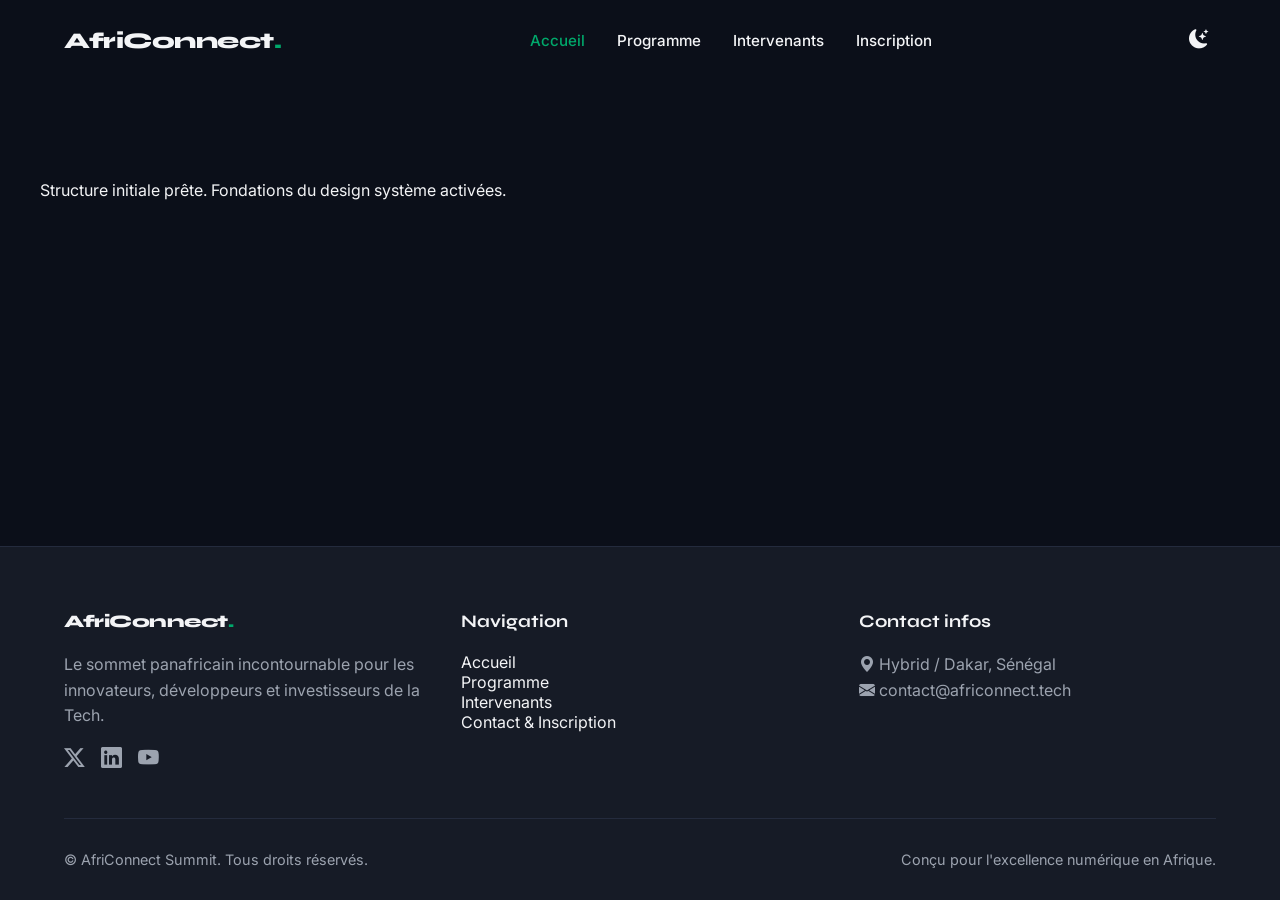
==== index.html @ d7d1c732 "Initialisation de l'arborescence et création des fichiers" ====
<!DOCTYPE html>
<html lang="fr" data-theme="dark">
<head>
    <meta charset="UTF-8">
    <meta name="viewport" content="width=device-width, initial-scale=1.0">
    <title>AfriConnect Summit 2026 | Accueil</title>
    
    <link rel="preconnect" href="https://fonts.googleapis.com">
    <link rel="preconnect" href="https://fonts.gstatic.com" crossorigin>
    <link href="https://fonts.googleapis.com/css2?family=Inter:wght@400;500;600&family=Syne:wght@700;800&display=swap" rel="stylesheet">
    
    <link rel="stylesheet" href="https://cdn.jsdelivr.net/npm/bootstrap-icons@1.11.3/font/bootstrap-icons.min.css">
    
    <link rel="stylesheet" href="css/style.css">
</head>
<body>

    <header class="header-global">
        <div class="container nav-global">
            <a href="index.html" class="nav-logo" aria-label="AfriConnect Home">
                AfriConnect<span>.</span>
            </a>
            
            <nav class="nav-links" aria-label="Navigation principale">
                <a href="index.html" class="nav-item active">Accueil</a>
                <a href="programme.html" class="nav-item">Programme</a>
                <a href="intervenants.html" class="nav-item">Intervenants</a>
                <a href="contact.html" class="nav-item">Inscription</a>
            </nav>
            
            <div class="nav-actions">
                <button class="theme-toggle" id="theme-toggle" aria-label="Changer de thème">
                    <i class="bi bi-moon-stars-fill"></i>
                </button>
                <button class="menu-burger" id="menu-burger" aria-label="Ouvrir le menu mobile">
                    <i class="bi bi-list"></i>
                </button>
            </div>
        </div>
    </header>

    <main id="main-content">
        <section class="container" style="padding: 100px 0;">
            <p>Structure initiale prête. Fondations du design système activées.</p>
        </section>
    </main>

    <footer class="footer-global">
        <div class="container">
            <div class="footer-grid">
                <div class="footer-col">
                    <h4 class="nav-logo">AfriConnect<span>.</span></h4>
                    <p>Le sommet panafricain incontournable pour les innovateurs, développeurs et investisseurs de la Tech.</p>
                    <div class="footer-socials">
                        <a href="#" aria-label="Twitter X"><i class="bi bi-twitter-x"></i></a>
                        <a href="#" aria-label="LinkedIn"><i class="bi bi-linkedin"></i></a>
                        <a href="#" aria-label="YouTube"><i class="bi bi-youtube"></i></a>
                    </div>
                </div>
                <div class="footer-col">
                    <h4>Navigation</h4>
                    <ul class="footer-links">
                        <li><a href="index.html">Accueil</a></li>
                        <li><a href="programme.html">Programme</a></li>
                        <li><a href="intervenants.html">Intervenants</a></li>
                        <li><a href="contact.html">Contact & Inscription</a></li>
                    </ul>
                </div>
                <div class="footer-col">
                    <h4>Contact infos</h4>
                    <p><i class="bi bi-geo-alt-fill"></i> Hybrid / Dakar, Sénégal</p>
                    <p><i class="bi bi-envelope-fill"></i> contact@africonnect.tech</p>
                </div>
            </div>
            
            <div class="footer-bottom">
                <p>&copy; <span id="footer-year"></span> AfriConnect Summit. Tous droits réservés.</p>
                <p>Conçu pour l'excellence numérique en Afrique.</p>
            </div>
        </div>
    </footer>

    <script src="js/main.js"></script>
</body>
</html>
---- css/style.css ----
/* ==========================================================================
   VARIABLES & DESIGN SYSTEM (2026 Standards)
   ========================================================================== */
:root {
    /* Fonts */
    --font-title: 'Syne', sans-serif;
    --font-body: 'Inter', sans-serif;

    /* Palette - Light Mode (Default) */
    --bg-primary: #ffffff;
    --bg-secondary: #f8f9fa;
    --text-primary: #111111;
    --text-secondary: #555555;
    --accent: #00A86B;         /* Vert Émeraude Panafricain moderne */
    --accent-secondary: #FF6F61; /* Orange Terre Cuite vibrant */
    --border-color: #e5e7eb;
    
    /* Layout & Utilities */
    --max-width: 1200px;
    --radius-sm: 8px;
    --radius-md: 16px;
    --transition-smooth: all 0.4s cubic-bezier(0.16, 1, 0.3, 1);
    --navbar-height: 80px;
}

/* Dark Mode Overrides */
[data-theme="dark"] {
    --bg-primary: #0b0f19;
    --bg-secondary: #161b26;
    --text-primary: #f3f4f6;
    --text-secondary: #9ca3af;
    --border-color: #242b3d;
}

/* ==========================================================================
   RESET & BASE STYLES
   ========================================================================== */
*, *::before, *::after {
    box-sizing: border-box;
    margin: 0;
    padding: 0;
}

html {
    scroll-behavior: smooth;
    font-family: var(--font-body);
    background-color: var(--bg-primary);
    color: var(--text-primary);
    transition: var(--transition-smooth);
}

body {
    min-height: 100vh;
    display: flex;
    flex-direction: column;
}

main {
    flex: 1;
    margin-top: var(--navbar-height);
}

a {
    text-decoration: none;
    color: inherit;
    transition: var(--transition-smooth);
}

ul {
    list-style: none;
}

img {
    max-width: 100%;
    display: block;
}

/* ==========================================================================
   COMMON LAYOUT: NAVBAR & FOOTER (Flexbox Usage 1 & 2)
   ========================================================================== */
.container {
    width: 100%;
    max-width: var(--max-width);
    margin: 0 auto;
    padding: 0 24px;
}

/* Header & Navbar */
.header-global {
    position: fixed;
    top: 0;
    left: 0;
    width: 100%;
    height: var(--navbar-height);
    background-color: transparent;
    z-index: 1000;
    display: flex;
    align-items: center;
    transition: var(--transition-smooth);
}

.nav-global {
    width: 100%;
    display: flex; /* Usage Flexbox 1 */
    justify-content: space-between;
    align-items: center;
}

.nav-logo {
    font-family: var(--font-title);
    font-weight: 800;
    font-size: 1.4rem;
    letter-spacing: -0.5px;
}

.nav-logo span {
    color: var(--accent);
}

.nav-links {
    display: flex;
    gap: 32px;
    align-items: center;
}

.nav-item {
    font-weight: 500;
    font-size: 0.95rem;
    position: relative;
}

.nav-item.active, .nav-item:hover {
    color: var(--accent);
}

/* Actions: DarkMode & Menu Hamburger */
.nav-actions {
    display: flex;
    align-items: center;
    gap: 16px;
}

.theme-toggle {
    background: none;
    border: none;
    color: var(--text-primary);
    font-size: 1.2rem;
    cursor: pointer;
    padding: 8px;
    transition: var(--transition-smooth);
}

.menu-burger {
    display: none; /* Masqué sur Desktop */
    background: none;
    border: none;
    color: var(--text-primary);
    font-size: 1.5rem;
    cursor: pointer;
}

/* Footer Global */
.footer-global {
    background-color: var(--bg-secondary);
    border-top: 1px solid var(--border-color);
    padding: 64px 0 32px 0;
    margin-top: auto;
}

.footer-grid {
    display: flex; /* Usage Flexbox 2 */
    justify-content: space-between;
    flex-wrap: wrap;
    gap: 40px;
    margin-bottom: 48px;
}

.footer-col {
    flex: 1;
    min-width: 250px;
}

.footer-col h4 {
    font-family: var(--font-title);
    font-size: 1.1rem;
    margin-bottom: 20px;
}

.footer-col p {
    color: var(--text-secondary);
    line-height: 1.6;
}

.footer-links display: flex {
    display: flex;
    flex-direction: column;
    gap: 12px;
}

.footer-socials {
    display: flex;
    gap: 16px;
    margin-top: 16px;
}

.footer-socials a {
    font-size: 1.3rem;
    color: var(--text-secondary);
}

.footer-socials a:hover {
    color: var(--accent);
}

.footer-bottom {
    border-top: 1px solid var(--border-color);
    padding-top: 32px;
    display: flex; /* Usage Flexbox 3 */
    justify-content: space-between;
    align-items: center;
    flex-wrap: wrap;
    gap: 16px;
    color: var(--text-secondary);
    font-size: 0.9rem;
}

/* Responsive de base (Mobile First principal) */
@media (max-width: 768px) {
    .nav-links {
        display: none; /* Géré au Commit 2 en JS */
    }
    .menu-burger {
        display: block;
    }
}
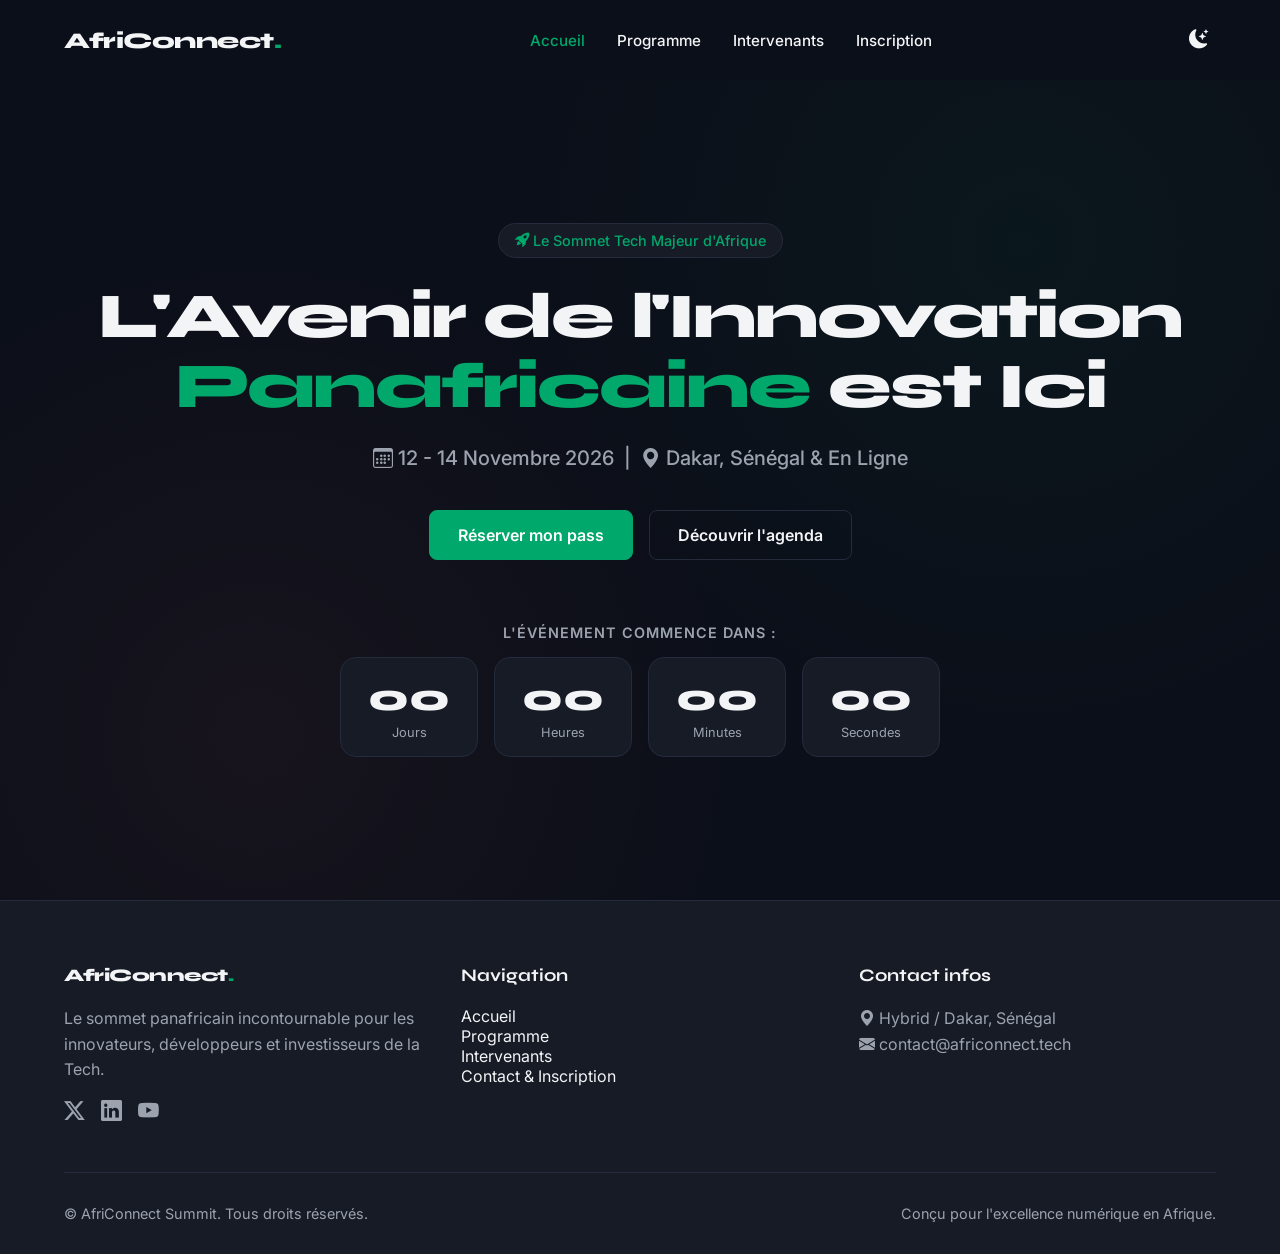
==== commit 1bca18e4: "feat: commit 3 - implémentation d'une section hero plein écran avec animations CSS en cascade et com" ====
--- a/index.html
+++ b/index.html
@@ -40,9 +40,53 @@
     </header>
 
     <main id="main-content">
-        <section class="container" style="padding: 100px 0;">
-            <p>Structure initiale prête. Fondations du design système activées.</p>
+        
+        <section class="hero-section">
+            <div class="container hero-container">
+                
+                <div class="hero-badge animate-fade-in">
+                    <i class="bi bi-rocket-takeoff-fill"></i> Le Sommet Tech Majeur d'Afrique
+                </div>
+                
+                <h1 class="hero-title animate-fade-in">
+                    L'Avenir de l'Innovation <br><span>Panafricaine</span> est Ici
+                </h1>
+                
+                <p class="hero-subtitle animate-fade-in">
+                    <i class="bi bi-calendar3"></i> 12 - 14 Novembre 2026 &nbsp;|&nbsp; 
+                    <i class="bi bi-geo-alt-fill"></i> Dakar, Sénégal & En Ligne
+                </p>
+
+                <div class="hero-actions animate-fade-in">
+                    <a href="contact.html" class="btn btn-primary">Réserver mon pass</a>
+                    <a href="programme.html" class="btn btn-secondary">Découvrir l'agenda</a>
+                </div>
+
+                <div class="countdown-wrapper animate-fade-in">
+                    <p class="countdown-title">L'événement commence dans :</p>
+                    <div id="countdown" class="countdown-grid">
+                        <div class="countdown-box">
+                            <span id="days">00</span>
+                            <label>Jours</label>
+                        </div>
+                        <div class="countdown-box">
+                            <span id="hours">00</span>
+                            <label>Heures</label>
+                        </div>
+                        <div class="countdown-box">
+                            <span id="minutes">00</span>
+                            <label>Minutes</label>
+                        </div>
+                        <div class="countdown-box">
+                            <span id="seconds">00</span>
+                            <label>Secondes</label>
+                        </div>
+                    </div>
+                </div>
+
+            </div>
         </section>
+
     </main>
 
     <footer class="footer-global">
--- a/css/style.css
+++ b/css/style.css
@@ -232,4 +232,223 @@
     .menu-burger {
         display: block;
     }
+}
+/* ==========================================================================
+   INTERACTIONS NAVBAR DYNAMIQUES (Commit 2 Additions)
+   ========================================================================== */
+
+/* État de la navbar après 80px de scroll (Effet Glassmorphism 2026) */
+.header-global.scrolled {
+    background-color: rgba(255, 255, 255, 0.75);
+    backdrop-filter: blur(16px);
+    -webkit-backdrop-filter: blur(16px);
+    box-shadow: 0 4px 30px rgba(0, 0, 0, 0.03);
+    border-bottom: 1px solid rgba(0, 0, 0, 0.05);
+}
+
+[data-theme="dark"] .header-global.scrolled {
+    background-color: rgba(11, 15, 25, 0.75);
+    box-shadow: 0 4px 30px rgba(0, 0, 0, 0.2);
+    border-bottom: 1px solid rgba(255, 255, 255, 0.05);
+}
+
+/* Modification responsive pour le menu mobile actif */
+@media (max-width: 768px) {
+    .nav-links {
+        display: flex;
+        flex-direction: column;
+        position: fixed;
+        top: var(--navbar-height);
+        left: -100%; /* Caché par défaut à gauche */
+        width: 100%;
+        height: calc(100vh - var(--navbar-height));
+        background-color: var(--bg-primary);
+        padding: 40px 24px;
+        gap: 24px;
+        align-items: flex-start;
+        transition: var(--transition-smooth);
+        border-top: 1px solid var(--border-color);
+        z-index: 999;
+    }
+
+    /* Classe injectée par le JS pour ouvrir le menu */
+    .nav-links.mobile-active {
+        left: 0;
+    }
+
+    .nav-item {
+        font-size: 1.5rem; /* Plus grand sur mobile pour l'accessibilité tactile */
+        width: 100%;
+    }
+}
+/* ==========================================================================
+   SECTION HERO & BOUTONS (Commit 3)
+   ========================================================================== */
+.hero-section {
+    min-height: calc(100vh - var(--navbar-height));
+    display: flex;
+    align-items: center;
+    justify-content: center;
+    padding: 80px 0;
+    position: relative;
+    overflow: hidden;
+    background: radial-gradient(circle at 80% 20%, rgba(0, 168, 107, 0.05), transparent 40%),
+                radial-gradient(circle at 20% 80%, rgba(255, 111, 97, 0.05), transparent 40%);
+}
+
+.hero-container {
+    display: flex;
+    flex-direction: column;
+    align-items: center;
+    text-align: center;
+}
+
+/* Badge Contextuel */
+.hero-badge {
+    background-color: var(--bg-secondary);
+    border: 1px solid var(--border-color);
+    padding: 8px 16px;
+    border-radius: 100px;
+    font-size: 0.9rem;
+    font-weight: 500;
+    margin-bottom: 24px;
+    color: var(--accent);
+}
+
+/* Titre Expressif (Style 2026) */
+.hero-title {
+    font-family: var(--font-title);
+    font-size: clamp(2.5rem, 5vw, 4.5rem);
+    font-weight: 800;
+    line-height: 1.1;
+    letter-spacing: -2px;
+    margin-bottom: 24px;
+}
+
+.hero-title span {
+    color: var(--accent);
+    position: relative;
+}
+
+.hero-subtitle {
+    font-size: clamp(1rem, 2vw, 1.25rem);
+    color: var(--text-secondary);
+    margin-bottom: 40px;
+    font-weight: 500;
+}
+
+/* Boutons de Style Moderne */
+.hero-actions {
+    display: flex;
+    gap: 16px;
+    margin-bottom: 64px;
+    flex-wrap: wrap;
+    justify-content: center;
+}
+
+.btn {
+    display: inline-block;
+    padding: 14px 28px;
+    font-weight: 600;
+    font-size: 1rem;
+    border-radius: var(--radius-sm);
+    transition: var(--transition-smooth);
+    cursor: pointer;
+}
+
+.btn-primary {
+    background-color: var(--accent);
+    color: #ffffff;
+    border: 1px solid var(--accent);
+}
+
+.btn-primary:hover {
+    background-color: transparent;
+    color: var(--accent);
+    transform: translateY(-3px);
+}
+
+.btn-secondary {
+    background-color: transparent;
+    color: var(--text-primary);
+    border: 1px solid var(--border-color);
+}
+
+.btn-secondary:hover {
+    background-color: var(--bg-secondary);
+    transform: translateY(-3px);
+}
+
+/* Grille du Compte à Rebours */
+.countdown-wrapper {
+    width: 100%;
+    max-width: 600px;
+}
+
+.countdown-title {
+    font-size: 0.9rem;
+    text-transform: uppercase;
+    letter-spacing: 1px;
+    color: var(--text-secondary);
+    margin-bottom: 16px;
+    font-weight: 600;
+}
+
+.countdown-grid {
+    display: grid;
+    grid-template-columns: repeat(4, 1fr); /* Premier usage explicite de CSS Grid */
+    gap: 16px;
+}
+
+.countdown-box {
+    background-color: var(--bg-secondary);
+    border: 1px solid var(--border-color);
+    padding: 16px;
+    border-radius: var(--radius-md);
+    display: flex;
+    flex-direction: column;
+    align-items: center;
+}
+
+.countdown-box span {
+    font-family: var(--font-title);
+    font-size: clamp(1.5rem, 3vw, 2.5rem);
+    font-weight: 800;
+    color: var(--text-primary);
+}
+
+.countdown-box label {
+    font-size: 0.8rem;
+    color: var(--text-secondary);
+    margin-top: 4px;
+}
+
+/* ==========================================================================
+   ANIMATION D'APPARITION CSS (CSS Loading Animation)
+   ========================================================================== */
+.animate-fade-in {
+    opacity: 0;
+    transform: translateY(30px);
+    animation: fadeInUp 1s cubic-bezier(0.16, 1, 0.3, 1) forwards;
+}
+
+/* Décalages d'animation (Delays) pour l'effet fluide cascade */
+.hero-badge { animation-delay: 0.1s; }
+.hero-title { animation-delay: 0.2s; }
+.hero-subtitle { animation-delay: 0.3s; }
+.hero-actions { animation-delay: 0.4s; }
+.countdown-wrapper { animation-delay: 0.5s; }
+
+@keyframes fadeInUp {
+    to {
+        opacity: 1;
+        transform: translateY(0);
+    }
+}
+
+/* Version Tablette / Mobile pour la grille */
+@media (max-width: 480px) {
+    .countdown-grid {
+        grid-template-columns: repeat(2, 1fr);
+    }
 }
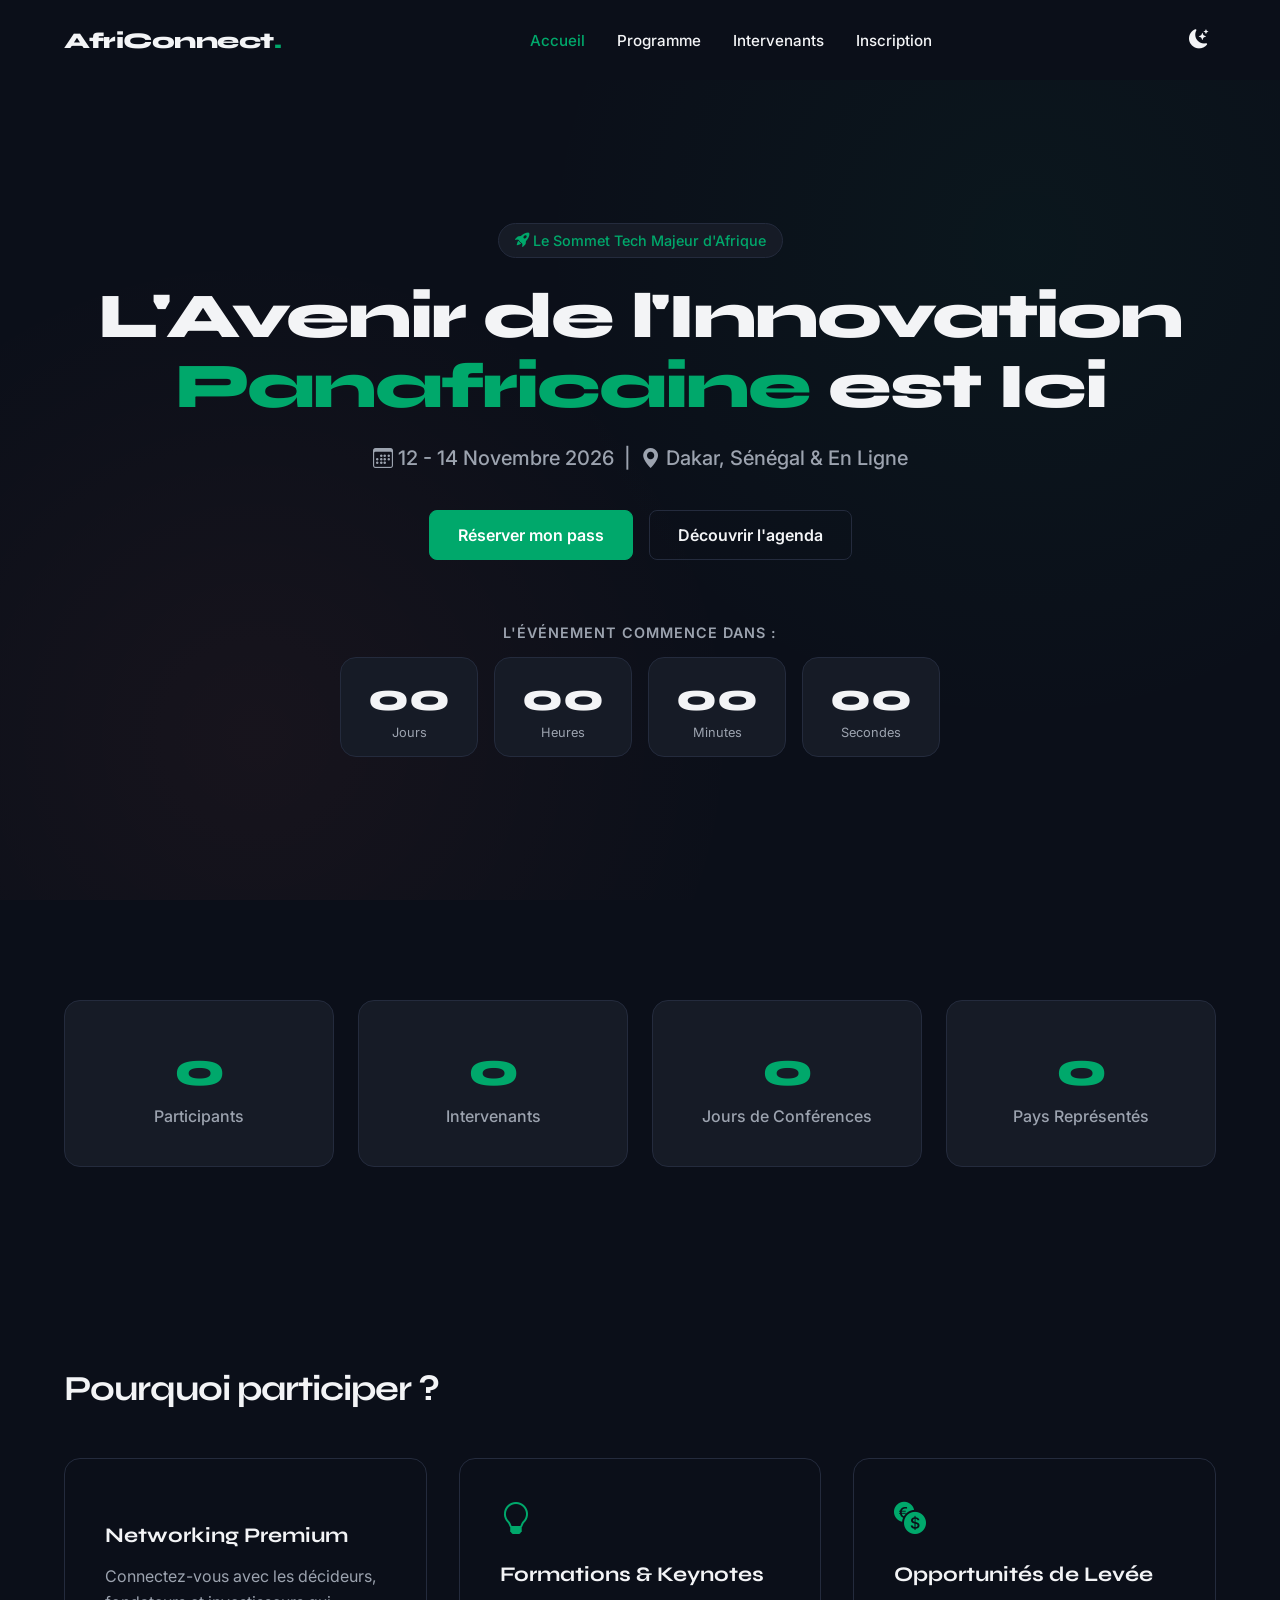
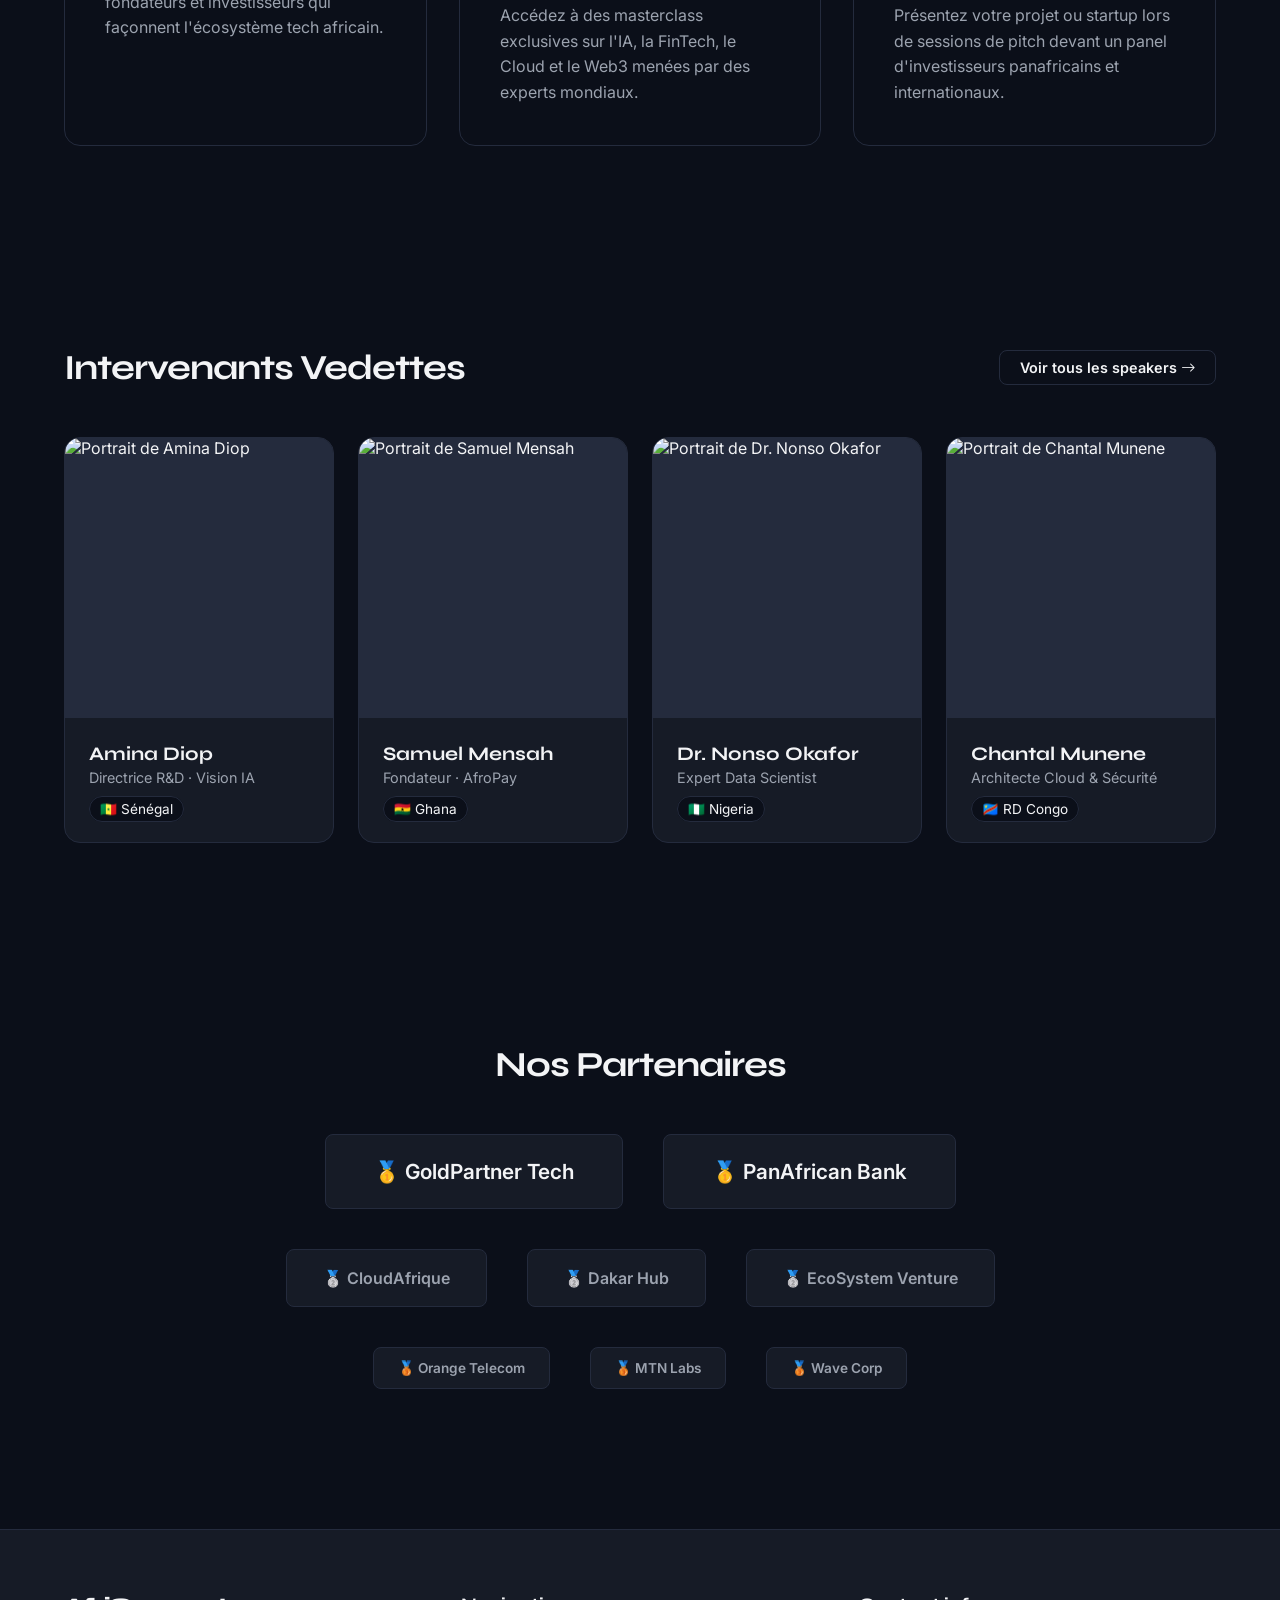
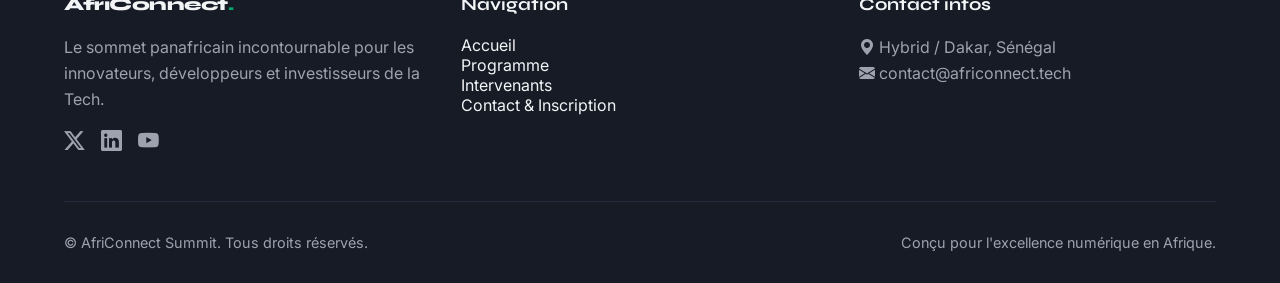
==== commit 86aa86e1: "page d'accueil complète avec animations au défilement, incréments dynamiques du compteur et raccourc" ====
--- a/index.html
+++ b/index.html
@@ -38,6 +38,7 @@
             </div>
         </div>
     </header>
+    
 
     <main id="main-content">
         
@@ -86,6 +87,130 @@
 
             </div>
         </section>
+
+        <section class="stats-section section-reveal">
+            <div class="container">
+                <div class="stats-grid">
+                    <div class="stat-card">
+                        <span class="stat-number" data-target="1200">0</span>
+                        <p class="stat-label">Participants</p>
+                    </div>
+                    <div class="stat-card">
+                        <span class="stat-number" data-target="48">0</span>
+                        <p class="stat-label">Intervenants</p>
+                    </div>
+                    <div class="stat-card">
+                        <span class="stat-number" data-target="3">0</span>
+                        <p class="stat-label">Jours de Conférences</p>
+                    </div>
+                    <div class="stat-card">
+                        <span class="stat-number" data-target="12">0</span>
+                        <p class="stat-label">Pays Représentés</p>
+                    </div>
+                </div>
+            </div>
+        </section>
+
+        <section class="features-section section-reveal">
+            <div class="container">
+                <h2 class="section-title">Pourquoi participer ?</h2>
+                <div class="features-flex">
+                    <div class="feature-card">
+                        <div class="feature-icon"><i class="bi bi-network-5g"></i></div>
+                        <h3>Networking Premium</h3>
+                        <p>Connectez-vous avec les décideurs, fondateurs et investisseurs qui façonnent l'écosystème tech africain.</p>
+                    </div>
+                    <div class="feature-card">
+                        <div class="feature-icon"><i class="bi bi-lightbulb"></i></div>
+                        <h3>Formations & Keynotes</h3>
+                        <p>Accédez à des masterclass exclusives sur l'IA, la FinTech, le Cloud et le Web3 menées par des experts mondiaux.</p>
+                    </div>
+                    <div class="feature-card">
+                        <div class="feature-icon"><i class="bi bi-currency-exchange"></i></div>
+                        <h3>Opportunités de Levée</h3>
+                        <p>Présentez votre projet ou startup lors de sessions de pitch devant un panel d'investisseurs panafricains et internationaux.</p>
+                    </div>
+                </div>
+            </div>
+        </section>
+
+        <section class="speakers-preview section-reveal">
+            <div class="container">
+                <div class="section-header-flex">
+                    <h2 class="section-title">Intervenants Vedettes</h2>
+                    <a href="intervenants.html" class="btn btn-secondary btn-sm">Voir tous les speakers <i class="bi bi-arrow-right"></i></a>
+                </div>
+                <div class="speakers-grid">
+                    <article class="speaker-card">
+                        <div class="speaker-img-wrapper">
+                            <img src="https://images.unsplash.com/photo-1573496359142-b8d87734a5a2?q=80&w=400&auto=format&fit=crop" alt="Portrait de Amina Diop">
+                        </div>
+                        <div class="speaker-info">
+                            <h3>Amina Diop</h3>
+                            <p class="speaker-role">Directrice R&D · Vision IA</p>
+                            <span class="speaker-country">🇸🇳 Sénégal</span>
+                        </div>
+                    </article>
+                    <article class="speaker-card">
+                        <div class="speaker-img-wrapper">
+                            <img src="https://images.unsplash.com/photo-1560250097-0b93528c311a?q=80&w=400&auto=format&fit=crop" alt="Portrait de Samuel Mensah">
+                        </div>
+                        <div class="speaker-info">
+                            <h3>Samuel Mensah</h3>
+                            <p class="speaker-role">Fondateur · AfroPay</p>
+                            <span class="speaker-country">🇬🇭 Ghana</span>
+                        </div>
+                    </article>
+                    <article class="speaker-card">
+                        <div class="speaker-img-wrapper">
+                            <img src="https://images.unsplash.com/photo-1580489944761-15a19d654956?q=80&w=400&auto=format&fit=crop" alt="Portrait de Dr. Nonso Okafor">
+                        </div>
+                        <div class="speaker-info">
+                            <h3>Dr. Nonso Okafor</h3>
+                            <p class="speaker-role">Expert Data Scientist</p>
+                            <span class="speaker-country">🇳🇬 Nigeria</span>
+                        </div>
+                    </article>
+                    <article class="speaker-card">
+                        <div class="speaker-img-wrapper">
+                            <img src="https://images.unsplash.com/photo-1534528741775-53994a69daeb?q=80&w=400&auto=format&fit=crop" alt="Portrait de Chantal Munene">
+                        </div>
+                        <div class="speaker-info">
+                            <h3>Chantal Munene</h3>
+                            <p class="speaker-role">Architecte Cloud & Sécurité</p>
+                            <span class="speaker-country">🇨🇩 RD Congo</span>
+                        </div>
+                    </article>
+                </div>
+            </div>
+        </section>
+
+        <section class="sponsors-section section-reveal">
+            <div class="container text-center">
+                <h2 class="section-title">Nos Partenaires</h2>
+                
+                <div class="sponsors-tier tier-gold">
+                    <div class="sponsor-logo">🥇 GoldPartner Tech</div>
+                    <div class="sponsor-logo">🥇 PanAfrican Bank</div>
+                </div>
+                
+                <div class="sponsors-tier tier-silver">
+                    <div class="sponsor-logo">🥈 CloudAfrique</div>
+                    <div class="sponsor-logo">🥈 Dakar Hub</div>
+                    <div class="sponsor-logo">🥈 EcoSystem Venture</div>
+                </div>
+                
+                <div class="sponsors-tier tier-bronze">
+                    <div class="sponsor-logo">🥉 Orange Telecom</div>
+                    <div class="sponsor-logo">🥉 MTN Labs</div>
+                    <div class="sponsor-logo">🥉 Wave Corp</div>
+                </div>
+            </div>
+        </section>
+
+        <button id="back-to-top" class="back-to-top" aria-label="Retourner en haut de la page">
+            <i class="bi bi-arrow-up-short"></i>
+        </button>
 
     </main>
 
--- a/css/style.css
+++ b/css/style.css
@@ -451,4 +451,229 @@
     .countdown-grid {
         grid-template-columns: repeat(2, 1fr);
     }
+}
+/* ==========================================================================
+   CONSTRUCTION DES SECTIONS DE L'ACCUEIL (Commit 4)
+   ========================================================================== */
+.section-reveal {
+    padding: 100px 0;
+    opacity: 1;
+    transform: translateY(0);
+    transition: opacity 0.8s cubic-bezier(0.16, 1, 0.3, 1), transform 0.8s cubic-bezier(0.16, 1, 0.3, 1);
+}
+
+/* Classe injectée par JavaScript quand l'élément entre à l'écran */
+.section-reveal.visible {
+    opacity: 1;
+    transform: translateY(0);
+}
+
+.section-title {
+    font-family: var(--font-title);
+    font-size: 2.2rem;
+    margin-bottom: 48px;
+    letter-spacing: -1px;
+}
+
+.text-center { text-align: center; }
+
+/* 1. Chiffres Clés - Usage CSS Grid (2) */
+.stats-grid {
+    display: grid;
+    grid-template-columns: repeat(4, 1fr);
+    gap: 24px;
+}
+
+.stat-card {
+    background-color: var(--bg-secondary);
+    border: 1px solid var(--border-color);
+    padding: 40px 24px;
+    border-radius: var(--radius-md);
+    text-align: center;
+}
+
+.stat-number {
+    font-family: var(--font-title);
+    font-size: 3rem;
+    font-weight: 800;
+    color: var(--accent);
+    display: block;
+    margin-bottom: 8px;
+}
+
+.stat-label {
+    color: var(--text-secondary);
+    font-weight: 500;
+}
+
+/* 2. Pourquoi Participer - Usage Flexbox (4) */
+.features-flex {
+    display: flex;
+    gap: 32px;
+}
+
+.feature-card {
+    flex: 1;
+    background-color: var(--bg-primary);
+    border: 1px solid var(--border-color);
+    padding: 40px;
+    border-radius: var(--radius-md);
+    transition: var(--transition-smooth);
+}
+
+.feature-card:hover {
+    border-color: var(--accent);
+    transform: translateY(-5px);
+}
+
+.feature-icon {
+    font-size: 2rem;
+    color: var(--accent);
+    margin-bottom: 24px;
+}
+
+.feature-card h3 {
+    font-family: var(--font-title);
+    margin-bottom: 16px;
+    font-size: 1.3rem;
+}
+
+.feature-card p {
+    color: var(--text-secondary);
+    line-height: 1.6;
+}
+
+/* 3. Intervenants Vedettes - Usage CSS Grid (3) */
+.section-header-flex {
+    display: flex;
+    justify-content: space-between;
+    align-items: center;
+    margin-bottom: 48px;
+}
+
+.section-header-flex .section-title { margin-bottom: 0; }
+.btn-sm { padding: 8px 20px; font-size: 0.9rem; }
+
+.speakers-grid {
+    display: grid;
+    grid-template-columns: repeat(4, 1fr);
+    gap: 24px;
+}
+
+.speaker-card {
+    background-color: var(--bg-secondary);
+    border: 1px solid var(--border-color);
+    border-radius: var(--radius-md);
+    overflow: hidden;
+    transition: var(--transition-smooth);
+}
+
+.speaker-card:hover {
+    transform: translateY(-8px);
+    box-shadow: 0 12px 40px rgba(0,0,0,0.05);
+    border-color: var(--accent);
+}
+
+.speaker-img-wrapper {
+    width: 100%;
+    height: 280px;
+    overflow: hidden;
+    background-color: var(--border-color);
+}
+
+.speaker-img-wrapper img {
+    width: 100%;
+    height: 100%;
+    object-fit: cover;
+    transition: var(--transition-smooth);
+}
+
+.speaker-card:hover .speaker-img-wrapper img {
+    transform: scale(1.05);
+}
+
+.speaker-info {
+    padding: 24px;
+}
+
+.speaker-info h3 {
+    font-family: var(--font-title);
+    font-size: 1.2rem;
+    margin-bottom: 4px;
+}
+
+.speaker-role {
+    color: var(--text-secondary);
+    font-size: 0.9rem;
+    margin-bottom: 12px;
+}
+
+.speaker-country {
+    font-size: 0.85rem;
+    background-color: var(--bg-primary);
+    padding: 4px 10px;
+    border-radius: 100px;
+    border: 1px solid var(--border-color);
+}
+
+/* 4. Partenaires / Sponsors */
+.sponsors-tier {
+    display: flex;
+    justify-content: center;
+    align-items: center;
+    gap: 40px;
+    margin-bottom: 40px;
+    flex-wrap: wrap;
+}
+
+.sponsor-logo {
+    background-color: var(--bg-secondary);
+    border: 1px solid var(--border-color);
+    border-radius: var(--radius-sm);
+    color: var(--text-secondary);
+    font-weight: 600;
+}
+
+.tier-gold .sponsor-logo { padding: 24px 48px; font-size: 1.3rem; color: var(--text-primary); }
+.tier-silver .sponsor-logo { padding: 18px 36px; font-size: 1rem; }
+.tier-bronze .sponsor-logo { padding: 12px 24px; font-size: 0.85rem; }
+
+/* 5. Bouton Flottant (Back to Top) */
+.back-to-top {
+    position: fixed;
+    bottom: 32px;
+    right: 32px;
+    width: 48px;
+    height: 48px;
+    border-radius: 50%;
+    background-color: var(--accent);
+    color: white;
+    border: none;
+    cursor: pointer;
+    display: flex;
+    align-items: center;
+    justify-content: center;
+    font-size: 1.8rem;
+    opacity: 0;
+    pointer-events: none;
+    transform: translateY(10px);
+    transition: var(--transition-smooth);
+    z-index: 99;
+}
+
+.back-to-top.show {
+    opacity: 1;
+    pointer-events: auto;
+    transform: translateY(0);
+}
+
+/* RESPONSIVE MEDIA QUERIES (Breakpoints) */
+@media (max-width: 1024px) {
+    .stats-grid, .speakers-grid { grid-template-columns: repeat(2, 1fr); }
+    .features-flex { flex-direction: column; }
+}
+
+@media (max-width: 560px) {
+    .stats-grid, .speakers-grid { grid-template-columns: 1fr; }
+    .section-header-flex { flex-direction: column; align-items: flex-start; gap: 16px; }
 }
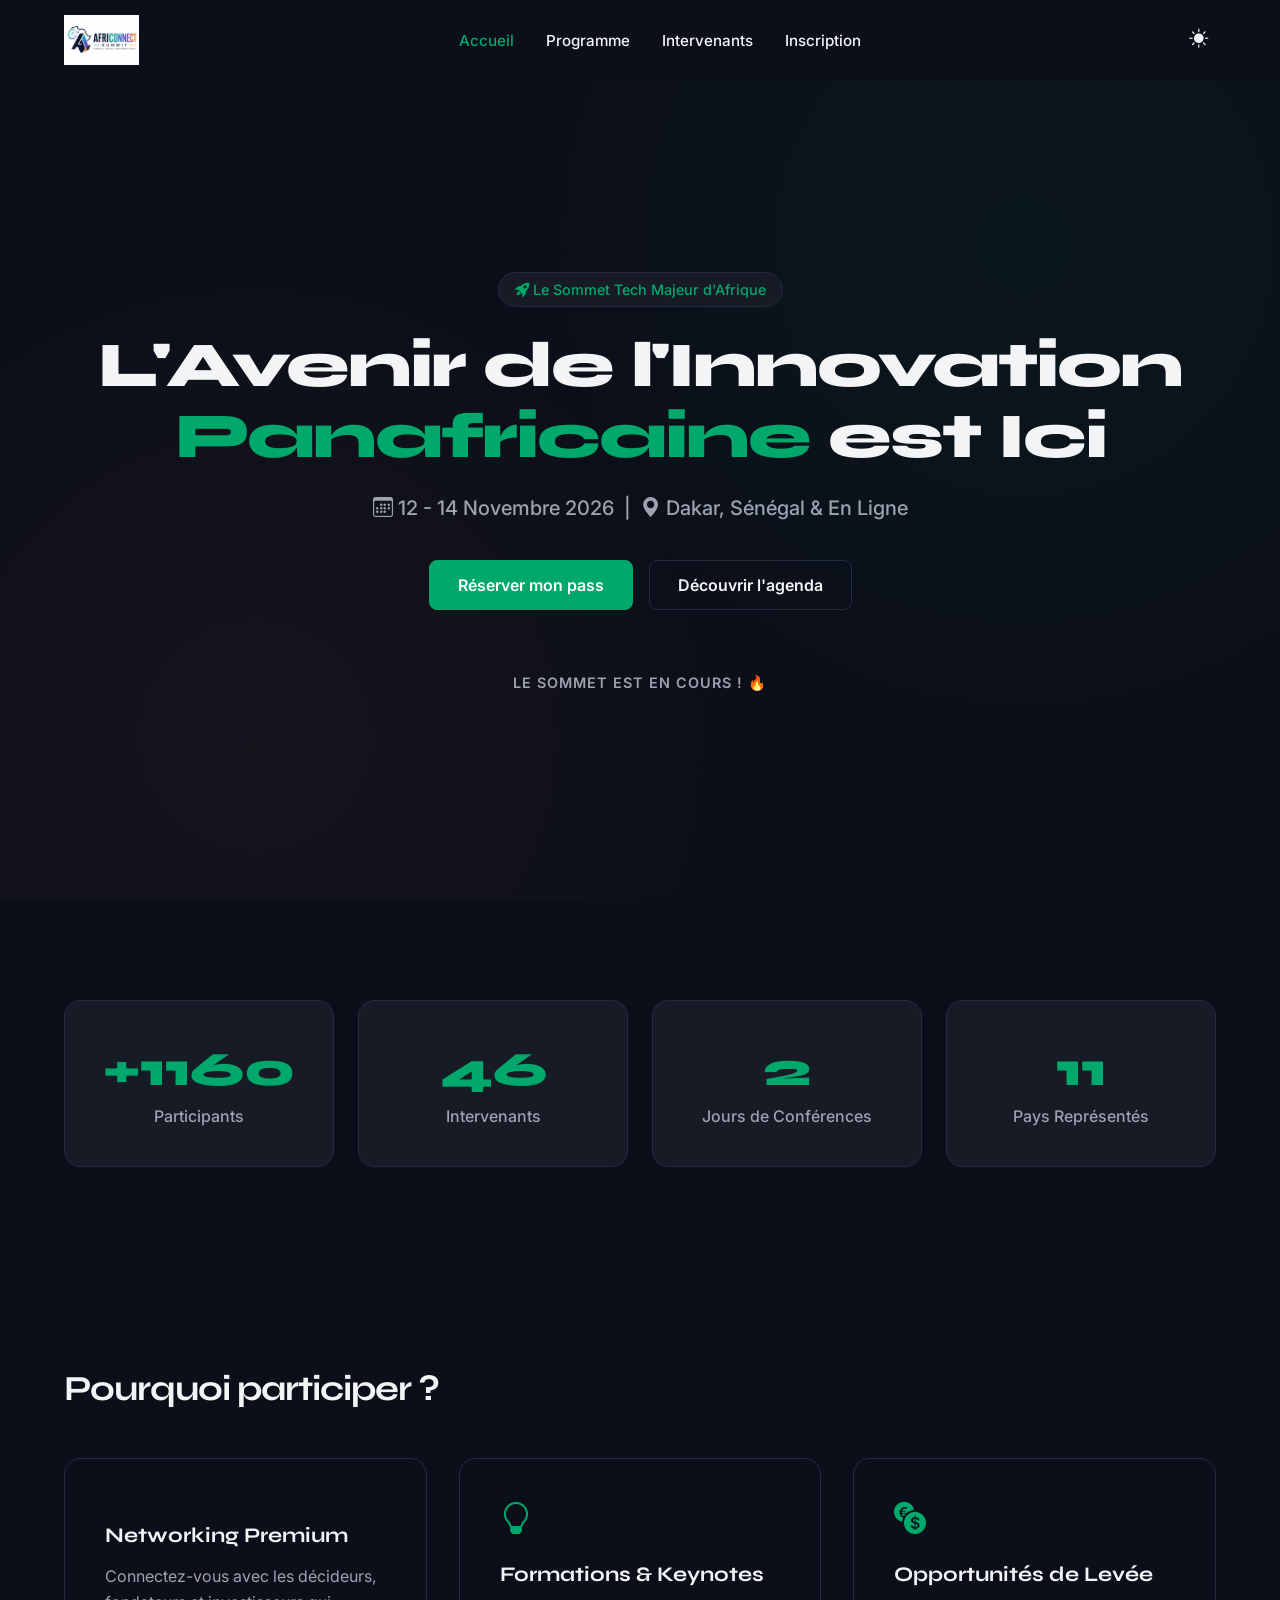
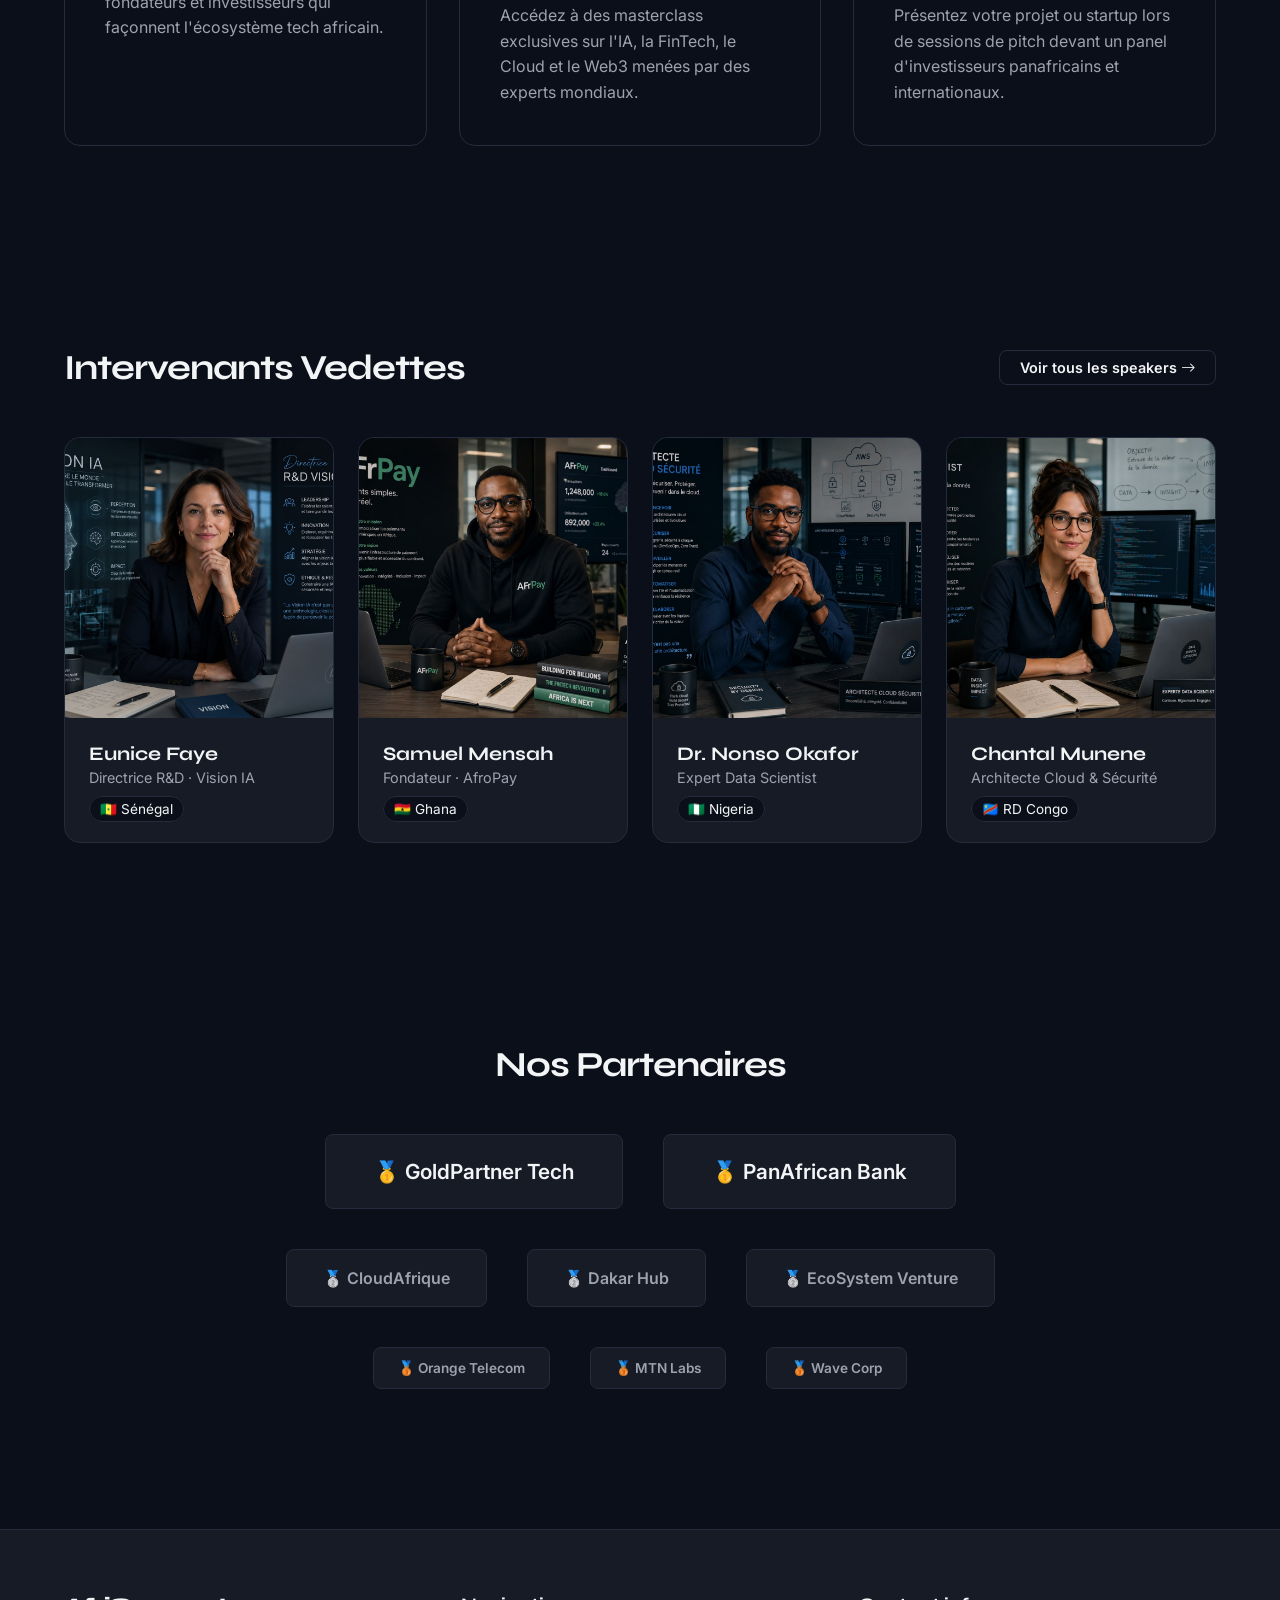
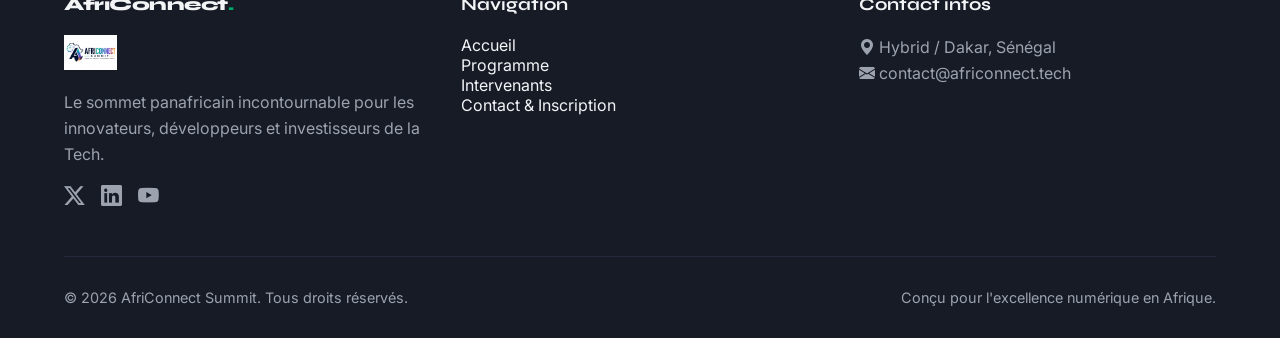
==== commit 1d09165b: "ajout du copyright dynamique, intégration des scripts modulaires et amélioration du responsive" ====
--- a/index.html
+++ b/index.html
@@ -17,9 +17,10 @@
 
     <header class="header-global">
         <div class="container nav-global">
-            <a href="index.html" class="nav-logo" aria-label="AfriConnect Home">
-                AfriConnect<span>.</span>
-            </a>
+    
+<a href="index.html" class="nav-logo" aria-label="AfriConnect Home">
+    <img src="images/logo.jpeg" alt="AfriConnect Summit Logo" style="height: 50px; width: auto;">
+</a>
             
             <nav class="nav-links" aria-label="Navigation principale">
                 <a href="index.html" class="nav-item active">Accueil</a>
@@ -143,17 +144,17 @@
                 <div class="speakers-grid">
                     <article class="speaker-card">
                         <div class="speaker-img-wrapper">
-                            <img src="https://images.unsplash.com/photo-1573496359142-b8d87734a5a2?q=80&w=400&auto=format&fit=crop" alt="Portrait de Amina Diop">
-                        </div>
-                        <div class="speaker-info">
-                            <h3>Amina Diop</h3>
+                            <img src="images/ami.jpeg" alt="Amina Diop">
+                        </div>
+                        <div class="speaker-info">
+                            <h3>Eunice Faye</h3>
                             <p class="speaker-role">Directrice R&D · Vision IA</p>
                             <span class="speaker-country">🇸🇳 Sénégal</span>
                         </div>
                     </article>
                     <article class="speaker-card">
                         <div class="speaker-img-wrapper">
-                            <img src="https://images.unsplash.com/photo-1560250097-0b93528c311a?q=80&w=400&auto=format&fit=crop" alt="Portrait de Samuel Mensah">
+                            <img src="images/sam.jpeg" alt="Samuel Mensah">
                         </div>
                         <div class="speaker-info">
                             <h3>Samuel Mensah</h3>
@@ -163,7 +164,7 @@
                     </article>
                     <article class="speaker-card">
                         <div class="speaker-img-wrapper">
-                            <img src="https://images.unsplash.com/photo-1580489944761-15a19d654956?q=80&w=400&auto=format&fit=crop" alt="Portrait de Dr. Nonso Okafor">
+                            <img src="images/zz.jpeg" alt="Dr. Nonso Okafor">
                         </div>
                         <div class="speaker-info">
                             <h3>Dr. Nonso Okafor</h3>
@@ -173,7 +174,7 @@
                     </article>
                     <article class="speaker-card">
                         <div class="speaker-img-wrapper">
-                            <img src="https://images.unsplash.com/photo-1534528741775-53994a69daeb?q=80&w=400&auto=format&fit=crop" alt="Portrait de Chantal Munene">
+                            <img src="images/chantal.jpeg" alt="Chantal Munene">
                         </div>
                         <div class="speaker-info">
                             <h3>Chantal Munene</h3>
@@ -219,6 +220,8 @@
             <div class="footer-grid">
                 <div class="footer-col">
                     <h4 class="nav-logo">AfriConnect<span>.</span></h4>
+
+<h4 class="nav-logo"><img src="images/logo.jpeg" alt="AfriConnect Summit Logo" style="height: 35px; width: auto;"></h4>
                     <p>Le sommet panafricain incontournable pour les innovateurs, développeurs et investisseurs de la Tech.</p>
                     <div class="footer-socials">
                         <a href="#" aria-label="Twitter X"><i class="bi bi-twitter-x"></i></a>
--- a/css/style.css
+++ b/css/style.css
@@ -22,14 +22,23 @@
     --transition-smooth: all 0.4s cubic-bezier(0.16, 1, 0.3, 1);
     --navbar-height: 80px;
 }
-
-/* Dark Mode Overrides */
+/* ==========================================================================
+   DARK MODE OVERRIDES (Version Prioritaire)
+   ========================================================================== */
+html[data-theme="dark"], 
 [data-theme="dark"] {
-    --bg-primary: #0b0f19;
-    --bg-secondary: #161b26;
-    --text-primary: #f3f4f6;
-    --text-secondary: #9ca3af;
-    --border-color: #242b3d;
+    --bg-primary: #0b0f19 !important;
+    --bg-secondary: #161b26 !important;
+    --text-primary: #f3f4f6 !important;
+    --text-secondary: #9ca3af !important;
+    --border-color: #242b3d !important;
+}
+
+/* Force le rafraîchissement global du fond du corps */
+html, body {
+    background-color: var(--bg-primary);
+    color: var(--text-primary);
+    transition: background-color 0.3s ease, color 0.3s ease;
 }
 
 /* ==========================================================================
@@ -676,4 +685,540 @@
 @media (max-width: 560px) {
     .stats-grid, .speakers-grid { grid-template-columns: 1fr; }
     .section-header-flex { flex-direction: column; align-items: flex-start; gap: 16px; }
+}
+/* ==========================================================================
+   PAGE PROGRAMME - STYLES (Commit 5)
+   ========================================================================== */
+.internal-hero {
+    background-color: var(--bg-secondary);
+    padding: 60px 0;
+    border-bottom: 1px solid var(--border-color);
+    margin-bottom: 60px;
+}
+
+.breadcrumb {
+    font-size: 0.9rem;
+    color: var(--text-secondary);
+    margin-bottom: 16px;
+    display: flex;
+    align-items: center;
+    gap: 8px;
+}
+
+.breadcrumb a:hover { color: var(--accent); }
+.breadcrumb span { color: var(--text-primary); font-weight: 500; }
+
+.internal-title {
+    font-family: var(--font-title);
+    font-size: clamp(2rem, 4vw, 3rem);
+    letter-spacing: -1px;
+    margin-bottom: 12px;
+}
+
+.internal-subtitle {
+    color: var(--text-secondary);
+    max-width: 700px;
+    line-height: 1.6;
+}
+
+/* Onglets (Tabs Layout) */
+.tabs-container {
+    display: flex;
+    gap: 16px;
+    margin-bottom: 40px;
+    border-bottom: 1px solid var(--border-color);
+    padding-bottom: 16px;
+}
+
+.tab-btn {
+    background: none;
+    border: none;
+    padding: 12px 24px;
+    cursor: pointer;
+    text-align: left;
+    border-radius: var(--radius-sm);
+    transition: var(--transition-smooth);
+    display: flex;
+    flex-direction: column;
+}
+
+.tab-btn:hover { background-color: var(--bg-secondary); }
+
+.tab-btn.active {
+    background-color: var(--accent);
+}
+
+.tab-btn.active .tab-day, .tab-btn.active .tab-date {
+    color: #ffffff;
+}
+
+.tab-day {
+    font-family: var(--font-title);
+    font-weight: 800;
+    font-size: 1.2rem;
+    color: var(--text-primary);
+}
+
+.tab-date {
+    font-size: 0.85rem;
+    color: var(--text-secondary);
+    margin-top: 2px;
+}
+
+/* Gestion de l'affichage des panneaux (Tabs Display System) */
+.tab-panel {
+    display: none;
+}
+
+.tab-panel.active {
+    display: block;
+    animation: fadeIn 0.5s ease forwards;
+}
+
+/* Tableaux Stylisés */
+.table-wrapper {
+    overflow-x: auto; /* Empêche la casse sur mobile */
+    border: 1px solid var(--border-color);
+    border-radius: var(--radius-md);
+    background-color: var(--bg-primary);
+}
+
+.schedule-table {
+    width: 100%;
+    border-collapse: collapse;
+    text-align: left;
+    font-size: 0.95rem;
+}
+
+.schedule-table th, .schedule-table td {
+    padding: 20px 24px;
+    border-bottom: 1px solid var(--border-color);
+}
+
+.schedule-table th {
+    background-color: var(--bg-secondary);
+    font-family: var(--font-title);
+    font-weight: 700;
+    color: var(--text-primary);
+}
+
+/* Alternance de couleurs exigée (Zebra Striping) */
+.schedule-table tbody tr:nth-child(even) {
+    background-color: var(--bg-secondary);
+}
+
+.schedule-table tbody tr:last-child td {
+    border-bottom: none;
+}
+
+.time-col {
+    font-weight: 600;
+    color: var(--accent);
+    white-space: nowrap;
+}
+
+.session-title {
+    font-weight: 600;
+    color: var(--text-primary);
+}
+
+.speaker-col {
+    font-weight: 500;
+}
+
+/* Section Thématiques - Usage CSS Grid (4) : Grille 2x2 */
+.topics-grid {
+    display: grid;
+    grid-template-columns: repeat(2, 1fr);
+    gap: 32px;
+}
+
+.topic-item {
+    background-color: var(--bg-secondary);
+    border: 1px solid var(--border-color);
+    padding: 40px;
+    border-radius: var(--radius-md);
+    transition: var(--transition-smooth);
+}
+
+.topic-item:hover {
+    border-color: var(--accent-secondary);
+    transform: scale(1.01);
+}
+
+.topic-icon {
+    font-size: 2rem;
+    color: var(--accent-secondary);
+    margin-bottom: 20px;
+}
+
+.topic-item h3 {
+    font-family: var(--font-title);
+    margin-bottom: 12px;
+}
+
+.topic-item p {
+    color: var(--text-secondary);
+    line-height: 1.6;
+}
+
+/* Responsive local du programme */
+@media (max-width: 768px) {
+    .tabs-container { flex-direction: column; }
+    .topics-grid { grid-template-columns: 1fr; }
+    .schedule-table th, .schedule-table td { padding: 14px 16px; font-size: 0.85rem; }
+}
+/* ==========================================================================
+   PAGE INTERVENANTS - GALERIE & FILTRES (Commit 6)
+   ========================================================================== */
+.filter-section {
+    margin-bottom: 48px;
+}
+
+.filter-wrapper {
+    display: flex;
+    gap: 16px;
+    background-color: var(--bg-secondary);
+    border: 1px solid var(--border-color);
+    padding: 16px;
+    border-radius: var(--radius-md);
+}
+
+.search-box, .select-box {
+    position: relative;
+    display: flex;
+    align-items: center;
+    background-color: var(--bg-primary);
+    border: 1px solid var(--border-color);
+    border-radius: var(--radius-sm);
+    padding: 0 16px;
+}
+
+.search-box { flex: 2; }
+.select-box { flex: 1; }
+
+.search-box i, .select-box i {
+    color: var(--text-secondary);
+    margin-right: 12px;
+}
+
+.search-box input, .select-box select {
+    width: 100%;
+    background: none;
+    border: none;
+    padding: 14px 0;
+    color: var(--text-primary);
+    font-size: 1rem;
+    outline: none;
+}
+
+.select-box select {
+    cursor: pointer;
+    appearance: none; /* Supprime la flèche par défaut */
+}
+
+/* Modifiez cette règle dans votre CSS : */
+.speakers-full-grid {
+    display: grid;
+    /* Force 4 colonnes égales sur grand écran */
+    grid-template-columns: repeat(4, 1fr); 
+    gap: 32px;
+    margin-bottom: 80px;
+}
+
+/* Version responsive pour éviter que les cartes soient trop écrasées sur tablette et mobile */
+@media (max-width: 1024px) {
+    .speakers-full-grid {
+        grid-template-columns: repeat(2, 1fr); /* 2 par ligne sur tablette */
+    }
+}
+
+@media (max-width: 600px) {
+    .speakers-full-grid {
+        grid-template-columns: 1fr; /* 1 seul par ligne sur mobile */
+    }
+}
+
+.speaker-card-full {
+    background-color: var(--bg-secondary);
+    border: 1px solid var(--border-color);
+    border-radius: var(--radius-md);
+    overflow: hidden;
+    display: flex;
+    flex-direction: column;
+    transition: var(--transition-smooth);
+}
+
+.speaker-card-full:hover {
+    transform: translateY(-5px);
+    border-color: var(--accent);
+}
+
+.speaker-profile-img {
+    position: relative;
+    height: 320px;
+    overflow: hidden;
+}
+
+.speaker-profile-img img {
+    width: 100%;
+    height: 100%;
+    object-fit: cover;
+}
+
+.country-badge {
+    position: absolute;
+    bottom: 16px;
+    left: 16px;
+    background-color: rgba(11, 15, 25, 0.85);
+    backdrop-filter: blur(4px);
+    color: #ffffff;
+    padding: 6px 14px;
+    border-radius: 100px;
+    font-size: 0.85rem;
+    font-weight: 500;
+}
+
+.speaker-profile-details {
+    padding: 24px;
+    flex-grow: 1;
+    display: flex;
+    flex-direction: column;
+}
+
+.speaker-profile-details h3 {
+    font-family: var(--font-title);
+    font-size: 1.3rem;
+    margin-bottom: 4px;
+}
+
+.speaker-title-job {
+    color: var(--accent);
+    font-weight: 600;
+    font-size: 0.9rem;
+    margin-bottom: 14px;
+}
+
+.speaker-bio {
+    color: var(--text-secondary);
+    font-size: 0.95rem;
+    line-height: 1.5;
+}
+
+/* Message si aucun résultat */
+.no-results-msg {
+    text-align: center;
+    padding: 40px;
+    color: var(--text-secondary);
+    font-size: 1.1rem;
+    border: 1px dashed var(--border-color);
+    border-radius: var(--radius-md);
+    background-color: var(--bg-secondary);
+}
+
+/* Responsive local */
+@media (max-width: 768px) {
+    .filter-wrapper { flex-direction: column; }
+}
+/* ==========================================================================
+   PAGE CONTACT & FAQ - STYLES (Commit 7)
+   ========================================================================== */
+.contact-grid {
+    display: grid;
+    grid-template-columns: 3fr 2fr;
+    gap: 48px;
+    margin-bottom: 80px;
+}
+
+.contact-form-wrapper, .contact-info-wrapper {
+    background-color: var(--bg-secondary);
+    border: 1px solid var(--border-color);
+    padding: 40px;
+    border-radius: var(--radius-md);
+}
+
+.contact-form-wrapper h2, .contact-info-wrapper h2 {
+    font-family: var(--font-title);
+    margin-bottom: 32px;
+    font-size: 1.6rem;
+}
+
+/* Groupes de formulaires */
+.form-group {
+    margin-bottom: 24px;
+    display: flex;
+    flex-direction: column;
+}
+
+.form-group label {
+    font-weight: 500;
+    margin-bottom: 8px;
+    font-size: 0.95rem;
+}
+
+.required { color: #ef4444; margin-left: 2px; }
+
+.form-group input, .form-group select, .form-group textarea {
+    background-color: var(--bg-primary);
+    border: 1px solid var(--border-color);
+    padding: 14px 16px;
+    border-radius: var(--radius-sm);
+    color: var(--text-primary);
+    font-size: 1rem;
+    outline: none;
+    transition: var(--transition-smooth);
+}
+
+.form-group input:focus, .form-group select:focus, .form-group textarea:focus {
+    border-color: var(--accent);
+}
+
+/* Gestion des erreurs de saisie */
+.form-group.invalid input, .form-group.invalid select, .form-group.invalid textarea {
+    border-color: #ef4444;
+}
+
+.error-msg {
+    color: #ef4444;
+    font-size: 0.85rem;
+    margin-top: 6px;
+    display: none;
+}
+
+.form-group.invalid .error-msg {
+    display: block;
+}
+
+.w-100 { width: 100%; }
+
+/* Cartes d'informations */
+.info-card-list {
+    display: flex;
+    flex-direction: column;
+    gap: 24px;
+}
+
+.info-item-card {
+    display: flex;
+    gap: 20px;
+    background-color: var(--bg-primary);
+    border: 1px solid var(--border-color);
+    padding: 24px;
+    border-radius: var(--radius-sm);
+}
+
+.info-icon {
+    font-size: 1.8rem;
+    color: var(--accent);
+}
+
+.info-text h3 {
+    font-size: 1.05rem;
+    font-weight: 700;
+    margin-bottom: 6px;
+}
+
+.info-text p, .info-text a {
+    color: var(--text-secondary);
+    font-size: 0.95rem;
+    line-height: 1.5;
+}
+
+.info-text a:hover { color: var(--accent); }
+
+/* Statut d'envoi */
+.form-status-box {
+    margin-top: 24px;
+    padding: 16px;
+    border-radius: var(--radius-sm);
+    font-weight: 500;
+    text-align: center;
+}
+.form-status-box.success { background-color: rgba(16, 185, 129, 0.15); color: #10b981; border: 1px solid #10b981; }
+.form-status-box.error { background-color: rgba(239, 68, 68, 0.15); color: #ef4444; border: 1px solid #ef4444; }
+
+/* SYSTEM ACCORDÉON (FAQ) */
+.accordion-container {
+    max-width: 800px;
+    margin: 0 auto 80px auto;
+    display: flex;
+    flex-direction: column;
+    gap: 16px;
+}
+
+.accordion-item {
+    background-color: var(--bg-secondary);
+    border: 1px solid var(--border-color);
+    border-radius: var(--radius-sm);
+    overflow: hidden;
+}
+
+.accordion-header {
+    width: 100%;
+    background: none;
+    border: none;
+    padding: 24px;
+    display: flex;
+    justify-content: space-between;
+    align-items: center;
+    cursor: pointer;
+    color: var(--text-primary);
+    font-family: var(--font-title);
+    font-weight: 700;
+    font-size: 1.1rem;
+    text-align: left;
+}
+
+.accordion-header i {
+    transition: transform 0.3s cubic-bezier(0.16, 1, 0.3, 1);
+    color: var(--accent);
+}
+
+/* Zone d'enroulement animée */
+.accordion-collapse {
+    max-height: 0;
+    overflow: hidden;
+    transition: max-height 0.3s cubic-bezier(0.16, 1, 0.3, 1);
+}
+
+.accordion-body {
+    padding: 0 24px 24px 24px;
+    color: var(--text-secondary);
+    line-height: 1.6;
+    font-size: 0.95rem;
+}
+
+/* États JavaScript */
+.accordion-item.active .accordion-header i {
+    transform: rotate(45deg); /* Le '+' devient un 'x' */
+}
+
+/* Responsive */
+@media (max-width: 992px) {
+    .contact-grid { grid-template-columns: 1fr; }
+}
+.map-container {
+    margin-top: 32px;
+    border-radius: var(--radius-sm);
+    overflow: hidden;
+    border: 1px solid var(--border-color);
+    line-height: 0; /* Supprime un espace blanc technique sous l'iframe */
+}
+
+.map-container iframe {
+    width: 100%;
+    display: block;
+}
+/* Doit être configuré exactement comme ça pour que le calcul JS fonctionne */
+.accordion-collapse {
+    max-height: 0;
+    overflow: hidden;
+    transition: max-height 0.3s cubic-bezier(0.16, 1, 0.3, 1);
+}
+
+.accordion-body {
+    padding: 0 24px 24px 24px;
+    color: var(--text-secondary);
+    line-height: 1.6;
+    font-size: 0.95rem;
 }
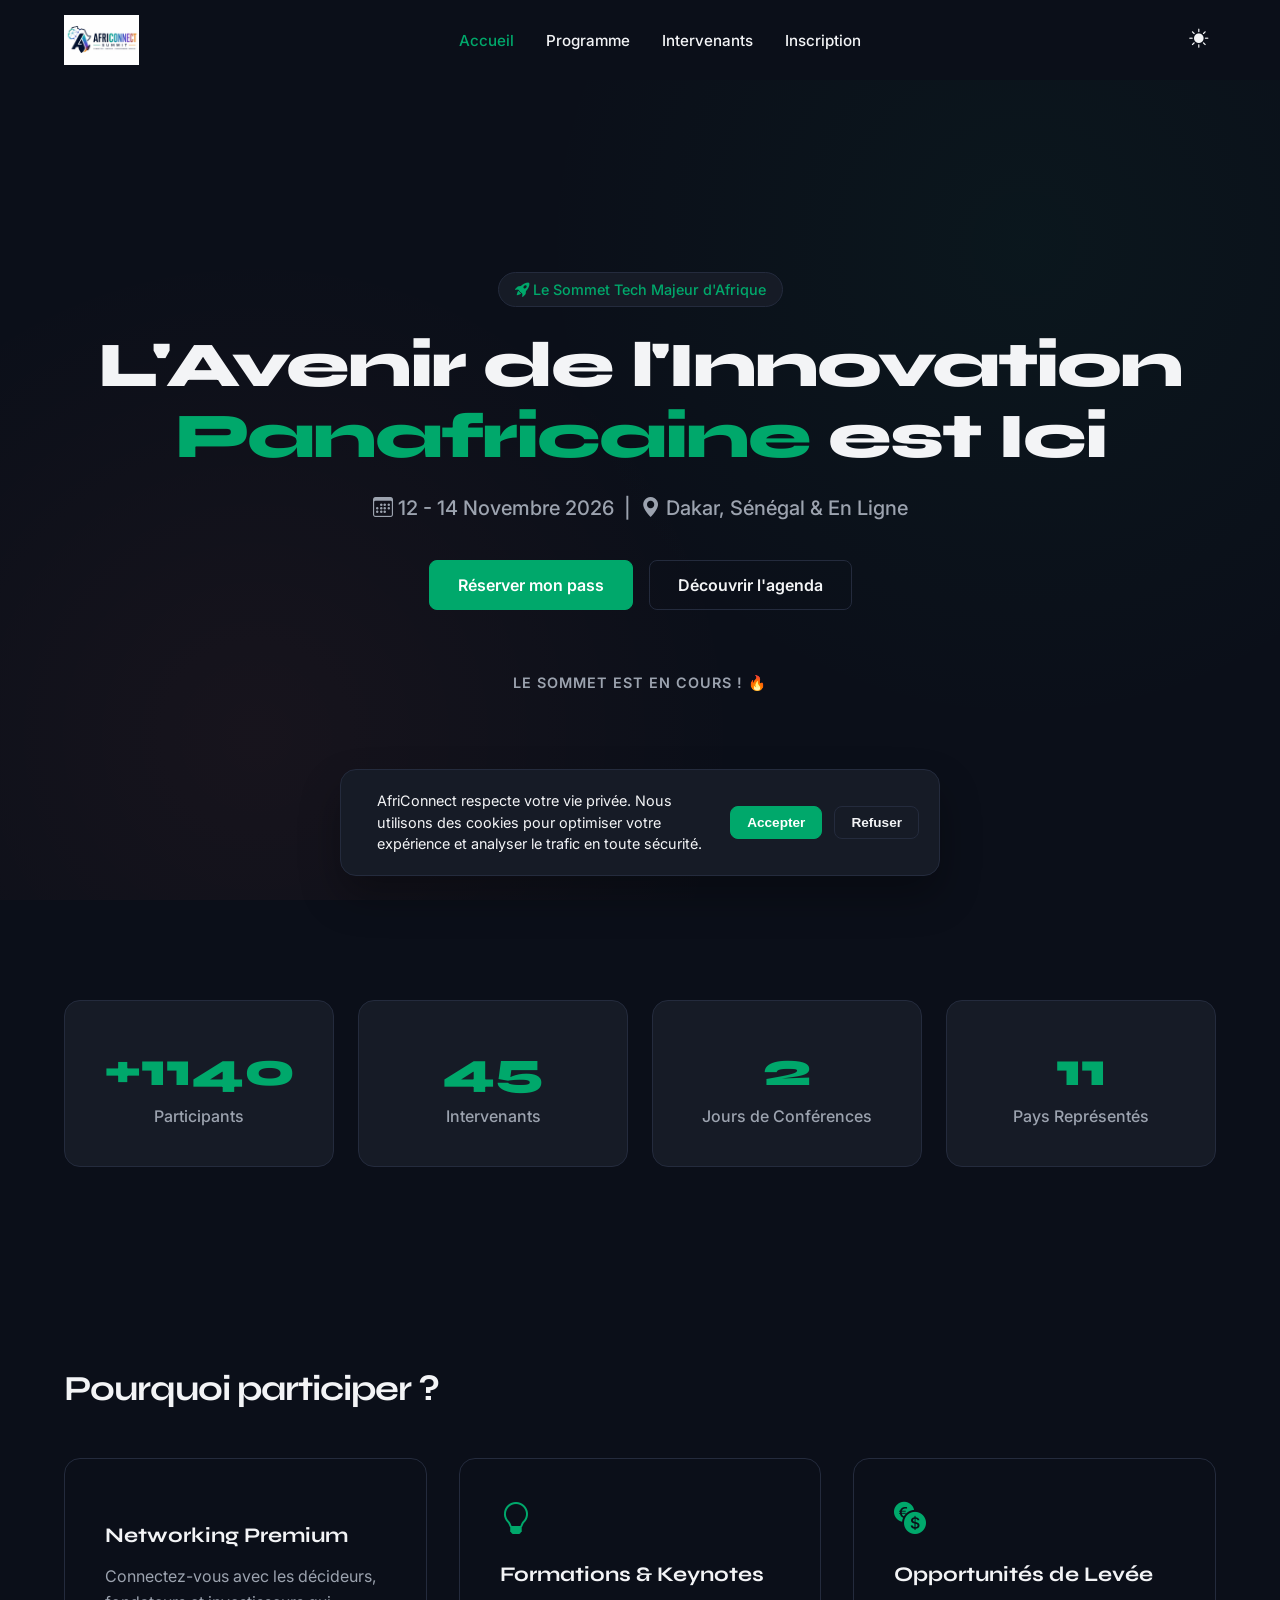
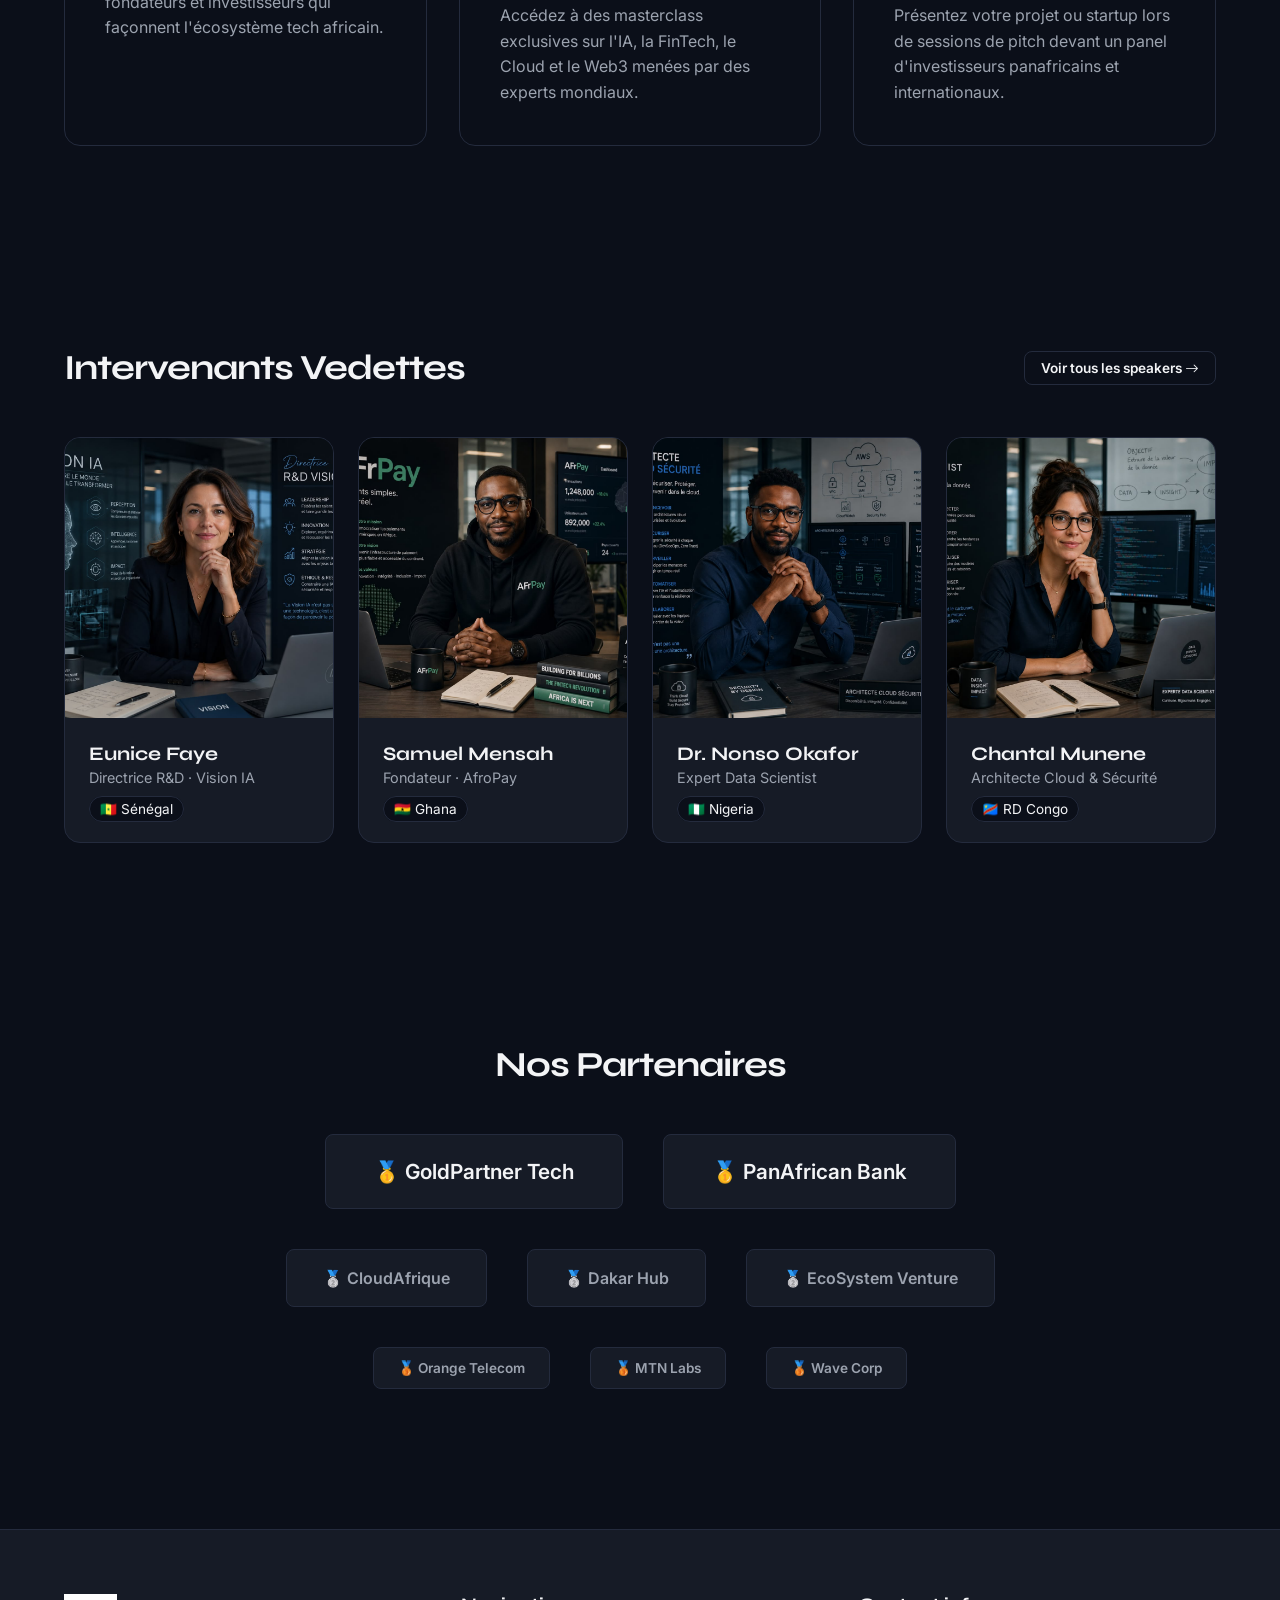
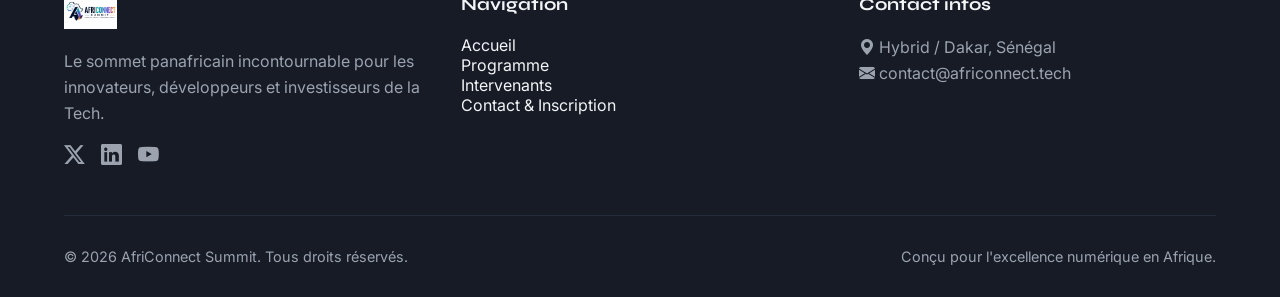
==== commit 0f0dd525: "implémentation d'une bannière de consentement aux cookies dynamique et conforme au RGPD avec pers is" ====
--- a/index.html
+++ b/index.html
@@ -17,10 +17,10 @@
 
     <header class="header-global">
         <div class="container nav-global">
-    
-<a href="index.html" class="nav-logo" aria-label="AfriConnect Home">
-    <img src="images/logo.jpeg" alt="AfriConnect Summit Logo" style="height: 50px; width: auto;">
-</a>
+            <!-- Logo avec image locale -->
+            <a href="index.html" class="nav-logo" aria-label="AfriConnect Home">
+                <img src="images/logo.jpeg" alt="AfriConnect Summit Logo" style="height: 50px; width: auto;">
+            </a>
             
             <nav class="nav-links" aria-label="Navigation principale">
                 <a href="index.html" class="nav-item active">Accueil</a>
@@ -39,7 +39,6 @@
             </div>
         </div>
     </header>
-    
 
     <main id="main-content">
         
@@ -139,12 +138,12 @@
             <div class="container">
                 <div class="section-header-flex">
                     <h2 class="section-title">Intervenants Vedettes</h2>
-                    <a href="intervenants.html" class="btn btn-secondary btn-sm">Voir tous les speakers <i class="bi bi-arrow-right"></i></a>
+                    <a href="intervenant.html" class="btn btn-secondary btn-sm">Voir tous les speakers <i class="bi bi-arrow-right"></i></a>
                 </div>
                 <div class="speakers-grid">
                     <article class="speaker-card">
                         <div class="speaker-img-wrapper">
-                            <img src="images/ami.jpeg" alt="Amina Diop">
+                            <img src="images/ami.jpeg" alt="Eunice Faye">
                         </div>
                         <div class="speaker-info">
                             <h3>Eunice Faye</h3>
@@ -218,10 +217,11 @@
     <footer class="footer-global">
         <div class="container">
             <div class="footer-grid">
+                
                 <div class="footer-col">
-                    <h4 class="nav-logo">AfriConnect<span>.</span></h4>
-
-<h4 class="nav-logo"><img src="images/logo.jpeg" alt="AfriConnect Summit Logo" style="height: 35px; width: auto;"></h4>
+                    <h4 class="nav-logo">
+                        <img src="images/logo.jpeg" alt="AfriConnect Summit Logo" style="height: 35px; width: auto;">
+                    </h4>
                     <p>Le sommet panafricain incontournable pour les innovateurs, développeurs et investisseurs de la Tech.</p>
                     <div class="footer-socials">
                         <a href="#" aria-label="Twitter X"><i class="bi bi-twitter-x"></i></a>
@@ -229,6 +229,7 @@
                         <a href="#" aria-label="YouTube"><i class="bi bi-youtube"></i></a>
                     </div>
                 </div>
+                
                 <div class="footer-col">
                     <h4>Navigation</h4>
                     <ul class="footer-links">
@@ -238,6 +239,7 @@
                         <li><a href="contact.html">Contact & Inscription</a></li>
                     </ul>
                 </div>
+                
                 <div class="footer-col">
                     <h4>Contact infos</h4>
                     <p><i class="bi bi-geo-alt-fill"></i> Hybrid / Dakar, Sénégal</p>
@@ -252,6 +254,19 @@
         </div>
     </footer>
 
+    <div id="cookie-banner" class="cookie-banner" style="display: none;">
+        <div class="cookie-content">
+            <i class="bi bi-shield-check-fill cookie-icon"></i>
+            <p>
+                AfriConnect respecte votre vie privée. Nous utilisons des cookies pour optimiser votre expérience et analyser le trafic en toute sécurité.
+            </p>
+            <div class="cookie-actions">
+                <button id="cookie-accept" class="btn btn-primary btn-sm">Accepter</button>
+                <button id="cookie-deny" class="btn btn-secondary btn-sm">Refuser</button>
+            </div>
+        </div>
+    </div>
+    
     <script src="js/main.js"></script>
 </body>
 </html>
--- a/css/style.css
+++ b/css/style.css
@@ -1221,4 +1221,62 @@
     color: var(--text-secondary);
     line-height: 1.6;
     font-size: 0.95rem;
+}
+/* ==========================================================================
+   COMMIT 9 : BANNIÈRE DE CONFIGURATION DES COOKIES (RGPD)
+   ========================================================================== */
+.cookie-banner {
+    position: fixed;
+    bottom: 24px;
+    left: 50%;
+    transform: translateX(-50%);
+    width: calc(100% - 48px);
+    max-width: 600px;
+    background-color: var(--bg-secondary);
+    border: 1px solid var(--border-color);
+    box-shadow: 0 20px 40px rgba(0, 0, 0, 0.3);
+    padding: 20px;
+    border-radius: var(--radius-md);
+    z-index: 9999;
+    animation: slideUp 0.4s cubic-bezier(0.16, 1, 0.3, 1);
+}
+
+.cookie-content {
+    display: flex;
+    align-items: center;
+    gap: 16px;
+}
+
+.cookie-icon {
+    font-size: 1.8rem;
+    color: var(--accent);
+}
+
+.cookie-content p {
+    font-size: 0.9rem;
+    line-height: 1.5;
+    color: var(--text-primary);
+    margin: 0;
+    flex: 1;
+}
+
+.cookie-actions {
+    display: flex;
+    gap: 12px;
+}
+
+.btn-sm {
+    padding: 8px 16px;
+    font-size: 0.85rem;
+}
+
+@keyframes slideUp {
+    from { transform: translate(-50%, 100px); opacity: 0; }
+    to { transform: translate(-50%, 0); opacity: 1; }
+}
+
+/* Responsive mobile */
+@media (max-width: 576px) {
+    .cookie-content { flex-direction: column; text-align: center; }
+    .cookie-actions { width: 100%; justify-content: center; }
 }
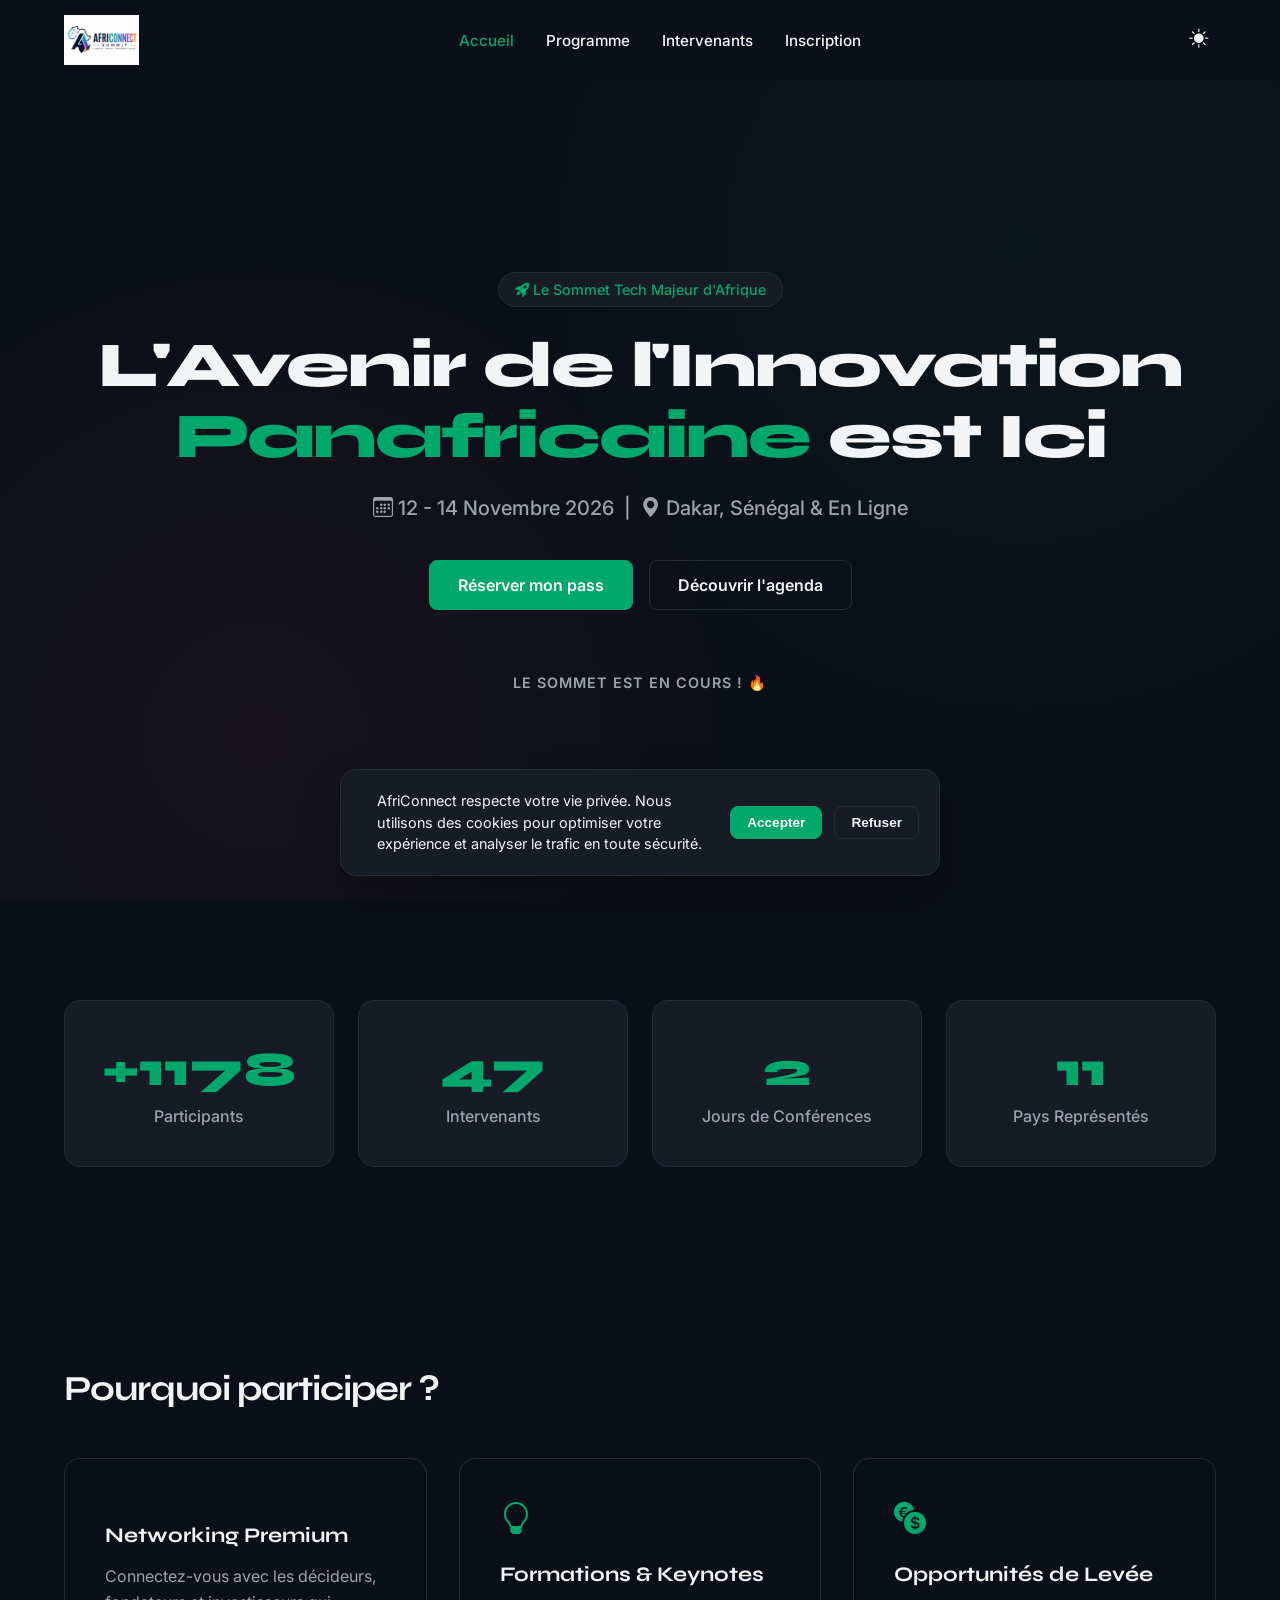
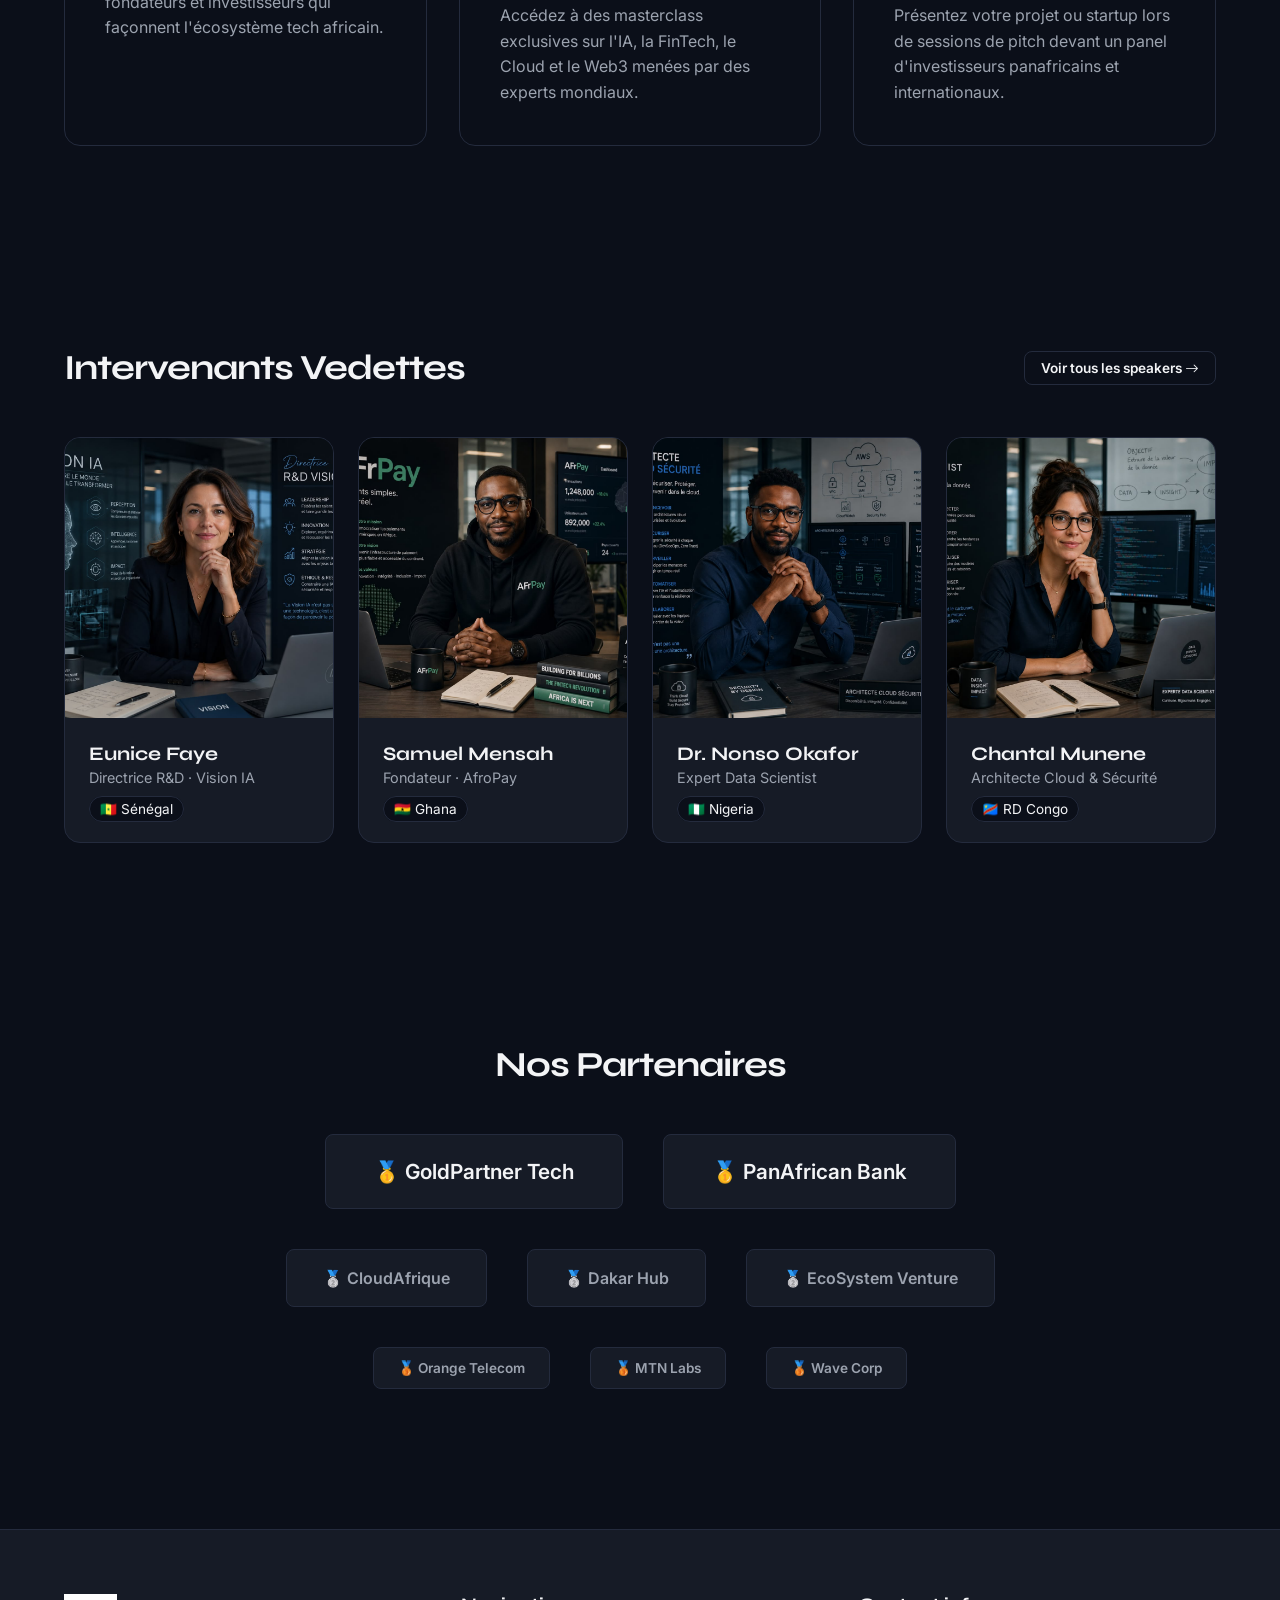
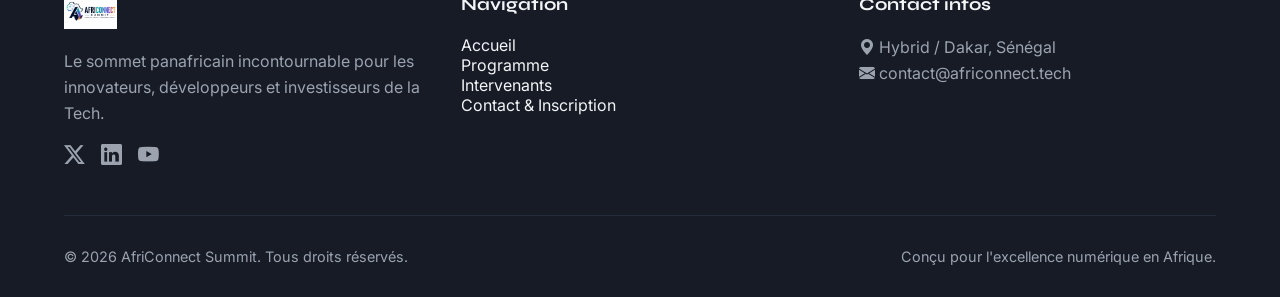
==== commit e2be982c: "implémentation d'une notification toast marketing asynchrone avec intégration de l'API de copie dans" ====
--- a/index.html
+++ b/index.html
@@ -14,6 +14,7 @@
     <link rel="stylesheet" href="css/style.css">
 </head>
 <body>
+    
 
     <header class="header-global">
         <div class="container nav-global">
@@ -235,7 +236,7 @@
                     <ul class="footer-links">
                         <li><a href="index.html">Accueil</a></li>
                         <li><a href="programme.html">Programme</a></li>
-                        <li><a href="intervenants.html">Intervenants</a></li>
+                        <li><a href="intervenant.html">Intervenants</a></li>
                         <li><a href="contact.html">Contact & Inscription</a></li>
                     </ul>
                 </div>
@@ -266,6 +267,19 @@
             </div>
         </div>
     </div>
+
+    <div id="promo-toast" class="toast-notification">
+        <div class="toast-icon">
+            <i class="bi bi-tags-fill"></i>
+        </div>
+        <div class="toast-body">
+            <h5>Offre Spéciale Étudiant !</h5>
+            <p>Cliquez pour copier le code <strong>AFRICONNECT20</strong> (-20% sur le pass).</p>
+        </div>
+        <button class="toast-close" id="close-toast" aria-label="Fermer la notification">
+            <i class="bi bi-x-lg"></i>
+        </button>
+    </div>
     
     <script src="js/main.js"></script>
 </body>
--- a/css/style.css
+++ b/css/style.css
@@ -1279,4 +1279,63 @@
 @media (max-width: 576px) {
     .cookie-content { flex-direction: column; text-align: center; }
     .cookie-actions { width: 100%; justify-content: center; }
+}
+/* ==========================================================================
+   COMMIT 10 : SYSTÈME DE NOTIFICATION TOAST (MARKETING POPUP)
+   ========================================================================== */
+.toast-notification {
+    position: fixed;
+    bottom: 30px;
+    right: -400px; /* Caché par défaut à droite */
+    background: var(--bg-secondary, #111827);
+    border-left: 4px solid var(--accent, #ff6b00);
+    box-shadow: 0 10px 30px rgba(0, 0, 0, 0.5);
+    padding: 16px 20px;
+    border-radius: var(--radius-md, 8px);
+    display: flex;
+    align-items: center;
+    gap: 15px;
+    z-index: 99999;
+    max-width: 350px;
+    transition: right 0.5s cubic-bezier(0.175, 0.885, 0.32, 1.275);
+}
+
+.toast-notification.show {
+    right: 30px; /* Position d'affichage */
+}
+
+.toast-icon {
+    font-size: 1.5rem;
+    color: var(--accent, #ff6b00);
+}
+
+.toast-body {
+    flex: 1;
+}
+
+.toast-body h5 {
+    margin: 0 0 4px 0;
+    font-size: 0.95rem;
+    font-weight: 600;
+    color: #ffffff;
+}
+
+.toast-body p {
+    margin: 0;
+    font-size: 0.85rem;
+    color: var(--text-muted, #9ca3af);
+}
+
+.toast-close {
+    background: none;
+    border: none;
+    color: #9ca3af;
+    cursor: pointer;
+    font-size: 1.1rem;
+    padding: 0;
+    transition: color 0.2s;
+}
+
+.toast-close:hover {
+    color: #ffffff;
 }
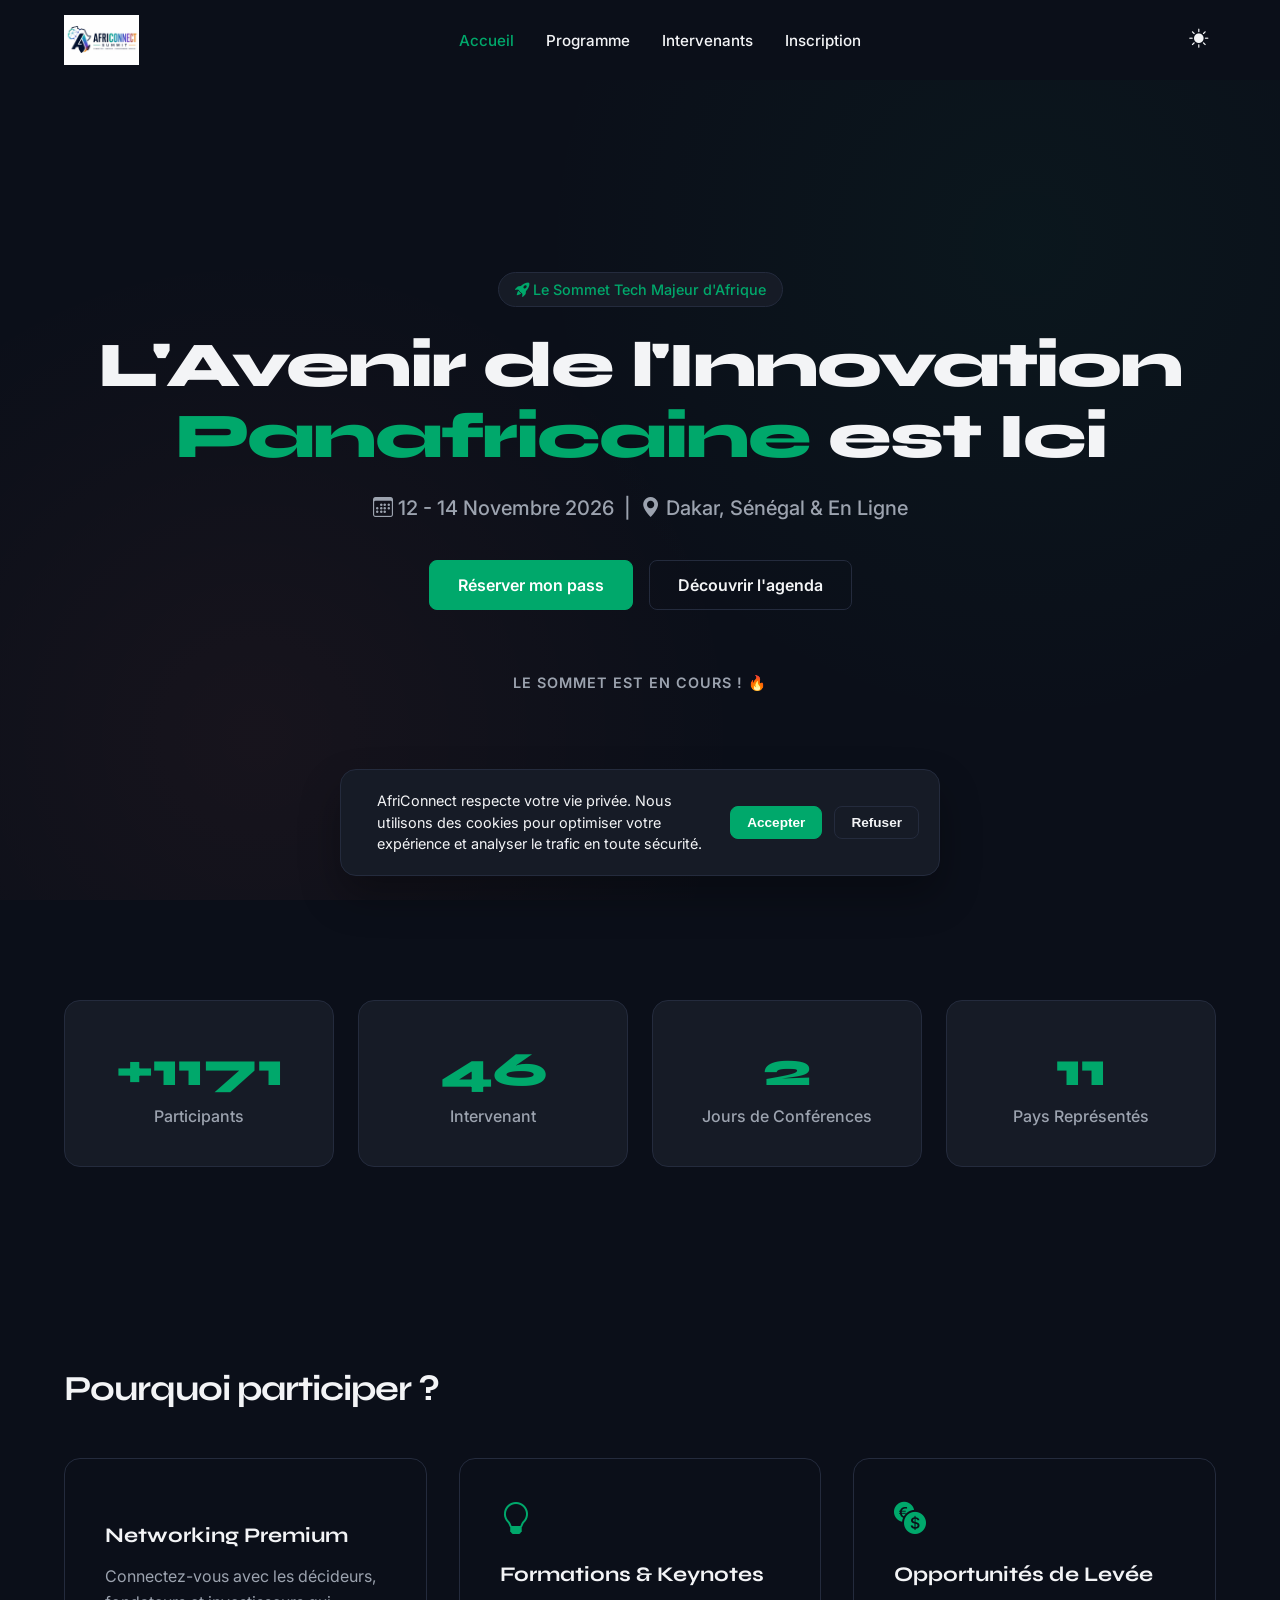
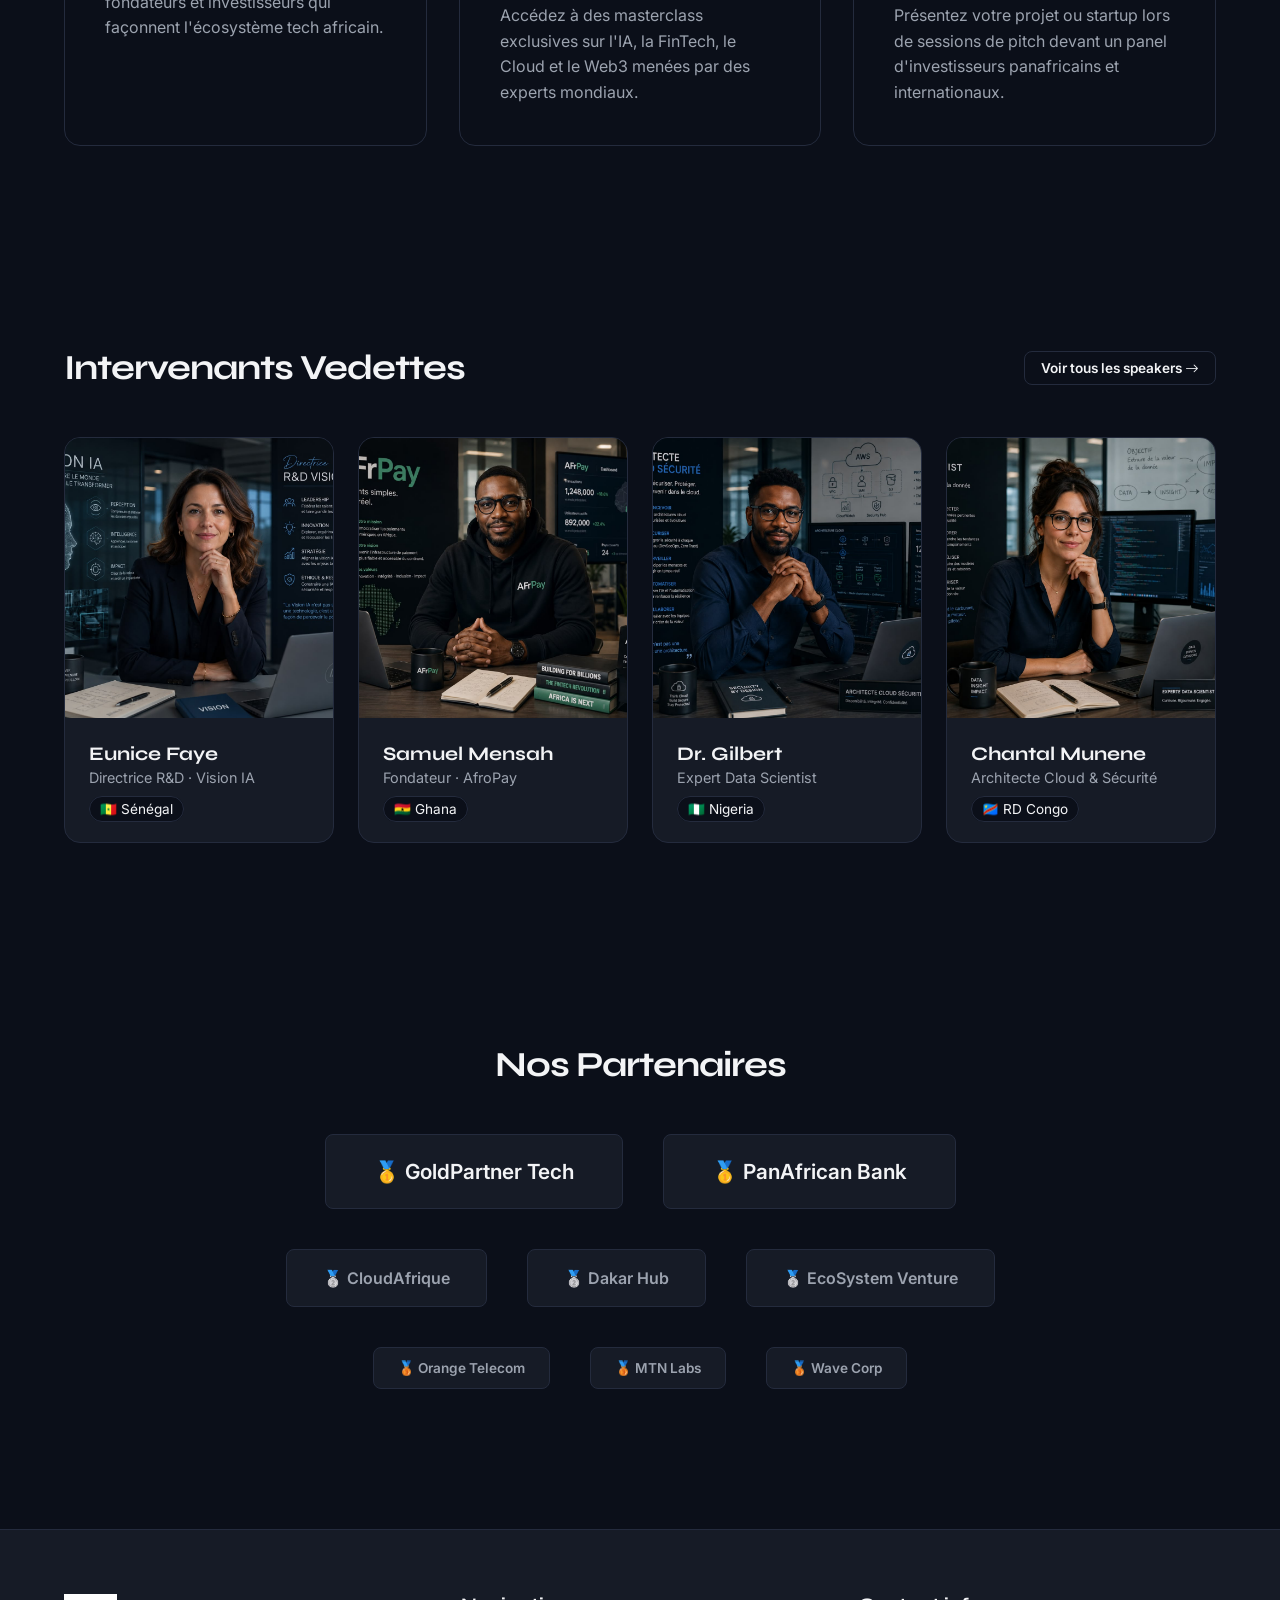
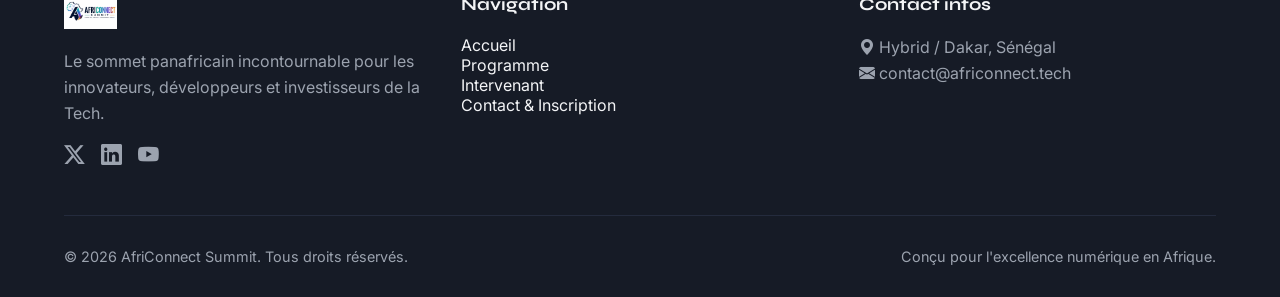
==== commit bb313ee3: "integration du systeme de favoris en tableau et finalisation du projet" ====
--- a/index.html
+++ b/index.html
@@ -2,6 +2,7 @@
 <html lang="fr" data-theme="dark">
 <head>
     <meta charset="UTF-8">
+
     <meta name="viewport" content="width=device-width, initial-scale=1.0">
     <title>AfriConnect Summit 2026 | Accueil</title>
     
@@ -26,7 +27,7 @@
             <nav class="nav-links" aria-label="Navigation principale">
                 <a href="index.html" class="nav-item active">Accueil</a>
                 <a href="programme.html" class="nav-item">Programme</a>
-                <a href="intervenants.html" class="nav-item">Intervenants</a>
+                <a href="intervenant.html" class="nav-item">Intervenants</a>
                 <a href="contact.html" class="nav-item">Inscription</a>
             </nav>
             
@@ -98,7 +99,7 @@
                     </div>
                     <div class="stat-card">
                         <span class="stat-number" data-target="48">0</span>
-                        <p class="stat-label">Intervenants</p>
+                        <p class="stat-label">Intervenant</p>
                     </div>
                     <div class="stat-card">
                         <span class="stat-number" data-target="3">0</span>
@@ -167,7 +168,7 @@
                             <img src="images/zz.jpeg" alt="Dr. Nonso Okafor">
                         </div>
                         <div class="speaker-info">
-                            <h3>Dr. Nonso Okafor</h3>
+                            <h3>Dr. Gilbert</h3>
                             <p class="speaker-role">Expert Data Scientist</p>
                             <span class="speaker-country">🇳🇬 Nigeria</span>
                         </div>
@@ -236,7 +237,7 @@
                     <ul class="footer-links">
                         <li><a href="index.html">Accueil</a></li>
                         <li><a href="programme.html">Programme</a></li>
-                        <li><a href="intervenant.html">Intervenants</a></li>
+                        <li><a href="intervenant.html">Intervenant</a></li>
                         <li><a href="contact.html">Contact & Inscription</a></li>
                     </ul>
                 </div>
--- a/css/style.css
+++ b/css/style.css
@@ -1338,4 +1338,159 @@
 
 .toast-close:hover {
     color: #ffffff;
+}
+/* ==========================================================================
+   COMMIT 11 : SYSTÈME DE TICKET VIRTUEL
+   ========================================================================== */
+.ticket-generator-section {
+    padding: 60px 0;
+    text-align: center;
+}
+
+.ticket-actions {
+    display: flex;
+    justify-content: center;
+    gap: 10px;
+    max-width: 500px;
+    margin: 30px auto;
+}
+
+.ticket-actions input {
+    flex: 1;
+    padding: 12px 20px;
+    background: #111827;
+    border: 1px solid rgba(255, 255, 255, 0.1);
+    border-radius: 8px;
+    color: #fff;
+}
+
+.ticket-card {
+    max-width: 450px;
+    margin: 40px auto 0 auto;
+    background: linear-gradient(135deg, #1e1b4b 0%, #0f172a 100%);
+    border: 2px solid #ff6b00;
+    border-radius: 16px;
+    overflow: hidden;
+    box-shadow: 0 20px 40px rgba(0,0,0,0.5);
+    text-align: left;
+    animation: fadeInUp 0.5s ease forwards;
+}
+
+.ticket-header {
+    background: rgba(255, 107, 0, 0.1);
+    padding: 15px 20px;
+    display: flex;
+    justify-content: space-between;
+    align-items: center;
+    border-bottom: 1px dashed rgba(255, 107, 0, 0.3);
+}
+
+.ticket-badge {
+    background: #ff6b00;
+    color: #fff;
+    font-size: 0.75rem;
+    font-weight: 700;
+    padding: 4px 10px;
+    border-radius: 20px;
+}
+
+.ticket-logo {
+    font-weight: 800;
+    color: #fff;
+}
+
+.ticket-body {
+    padding: 25px 20px;
+}
+
+.ticket-info {
+    margin-bottom: 20px;
+}
+
+.ticket-info h3 {
+    font-size: 1.5rem;
+    color: #fff;
+    margin-top: 5px;
+}
+
+.ticket-meta {
+    display: flex;
+    gap: 40px;
+}
+
+.ticket-card .label {
+    font-size: 0.7rem;
+    color: #9ca3af;
+    letter-spacing: 1px;
+    margin: 0;
+}
+
+.ticket-card .val {
+    font-size: 0.95rem;
+    color: #fff;
+    font-weight: 600;
+    margin: 3px 0 0 0;
+}
+
+.ticket-footer {
+    background: #0b0f19;
+    padding: 15px 20px;
+    display: flex;
+    justify-content: space-between;
+    align-items: center;
+    border-top: 1px dashed rgba(255, 107, 0, 0.3);
+}
+
+/* Faux code-barres en CSS purs */
+.ticket-barcode {
+    display: flex;
+    gap: 2px;
+    height: 30px;
+    align-items: center;
+    opacity: 0.7;
+}
+
+.ticket-barcode span {
+    background: #fff;
+    width: 2px;
+    height: 100%;
+}
+.ticket-barcode span:nth-child(2n) { width: 4px; }
+.ticket-barcode span:nth-child(3n) { width: 1px; }
+
+#ticket-serial {
+    font-family: monospace;
+    color: #ff6b00;
+    margin: 0;
+    font-size: 0.9rem;
+}
+/* Alignement du titre de la session et de l'étoile */
+.session-title-content {
+    display: flex;
+    justify-content: space-between;
+    align-items: center;
+    gap: 15px;
+}
+
+.btn-favorite {
+    background: transparent;
+    border: none;
+    color: #9ca3af;
+    font-size: 1.2rem;
+    cursor: pointer;
+    transition: transform 0.2s ease, color 0.2s ease;
+    padding: 2px 6px;
+}
+
+.btn-favorite:hover {
+    transform: scale(1.2);
+    color: #ffb800;
+}
+
+.btn-favorite.active {
+    color: #ffb800;
+}
+
+.btn-favorite.active i::before {
+    content: "\f586"; /* Remplace l'étoile vide par l'étoile pleine de Bootstrap Icons */
 }
